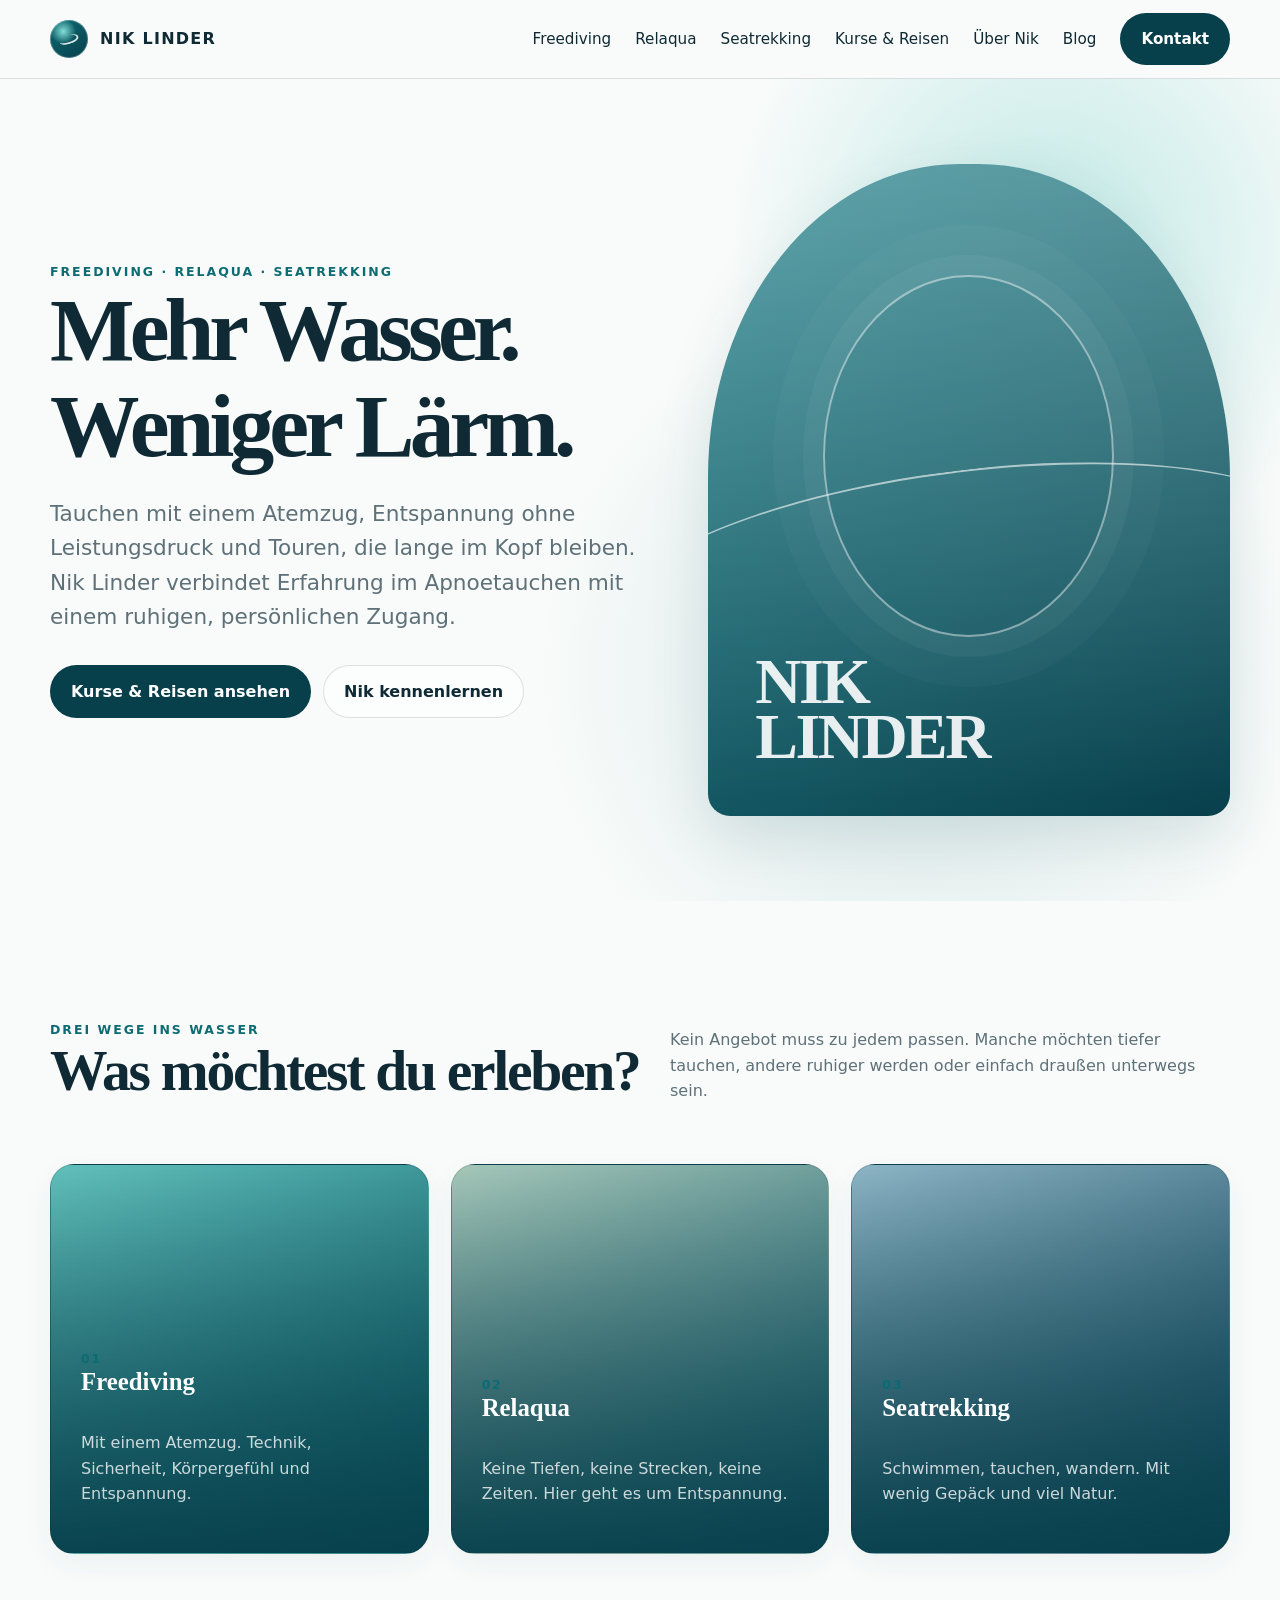
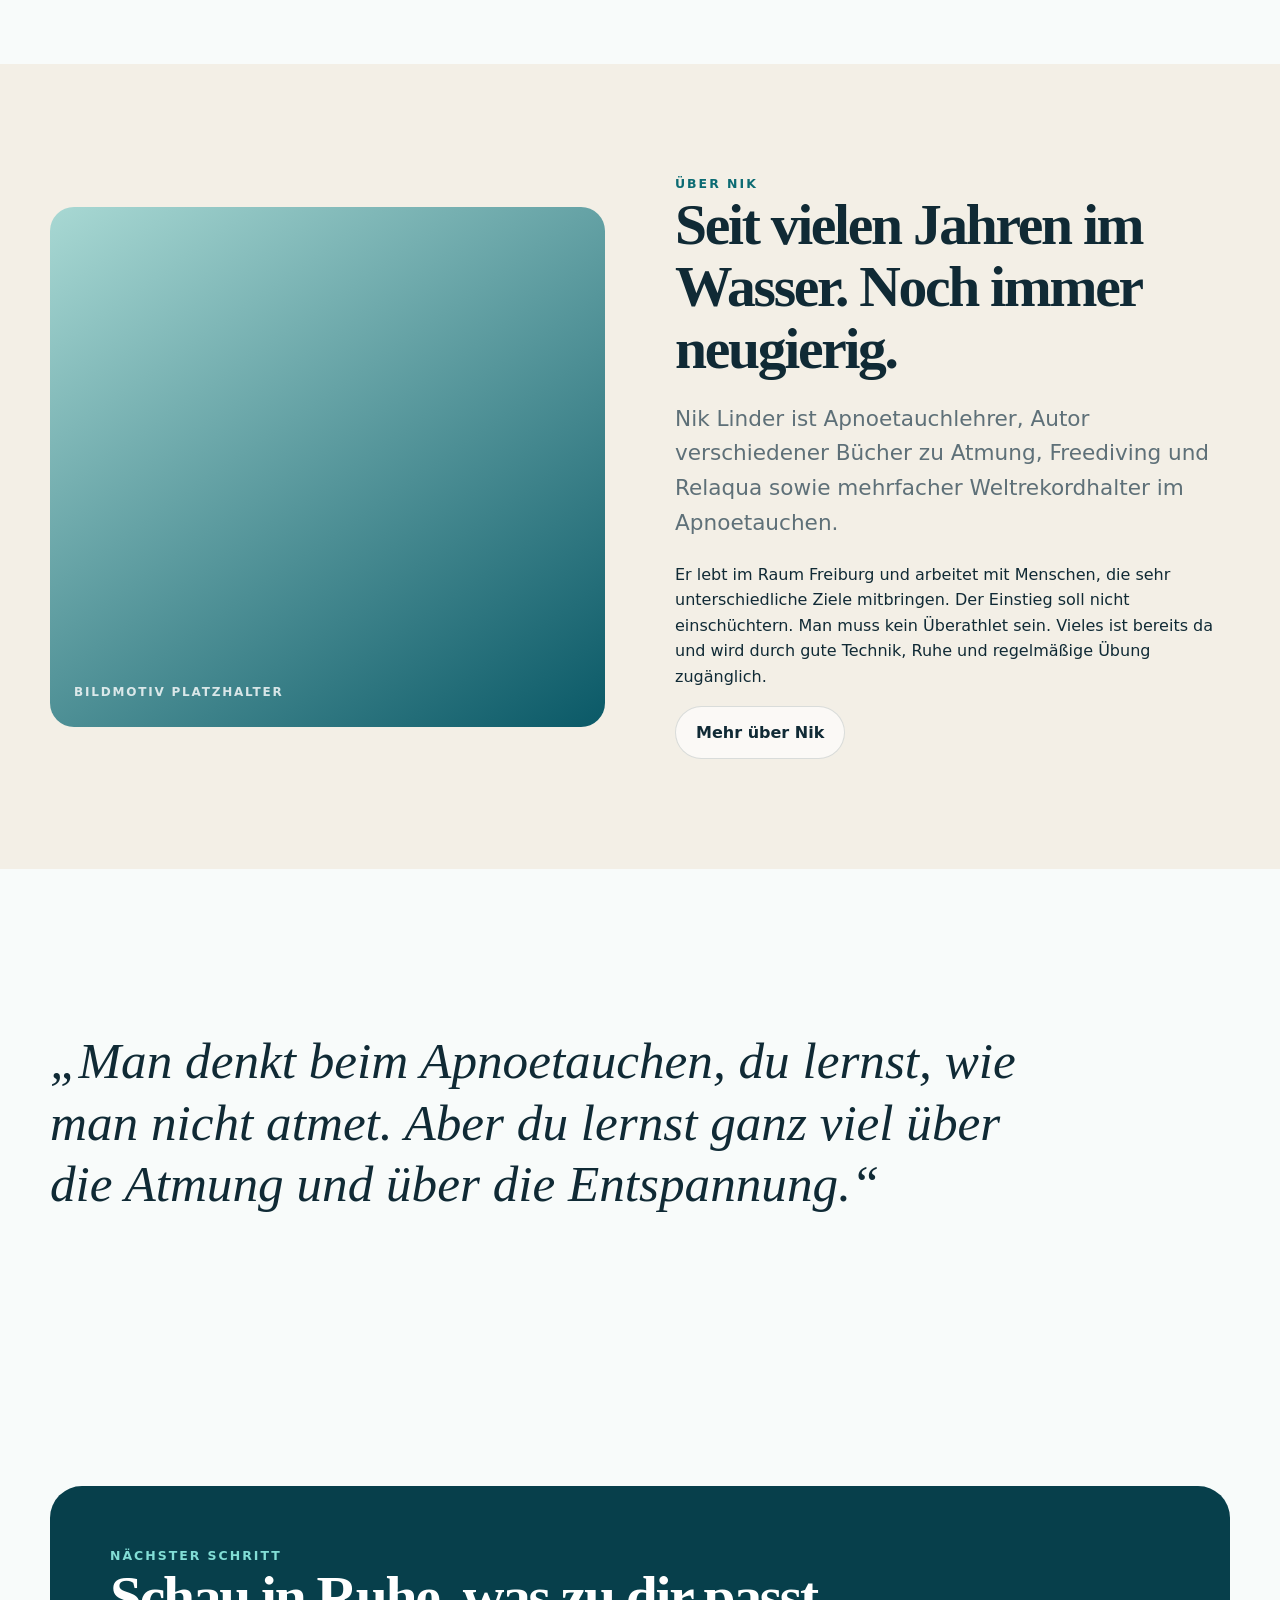
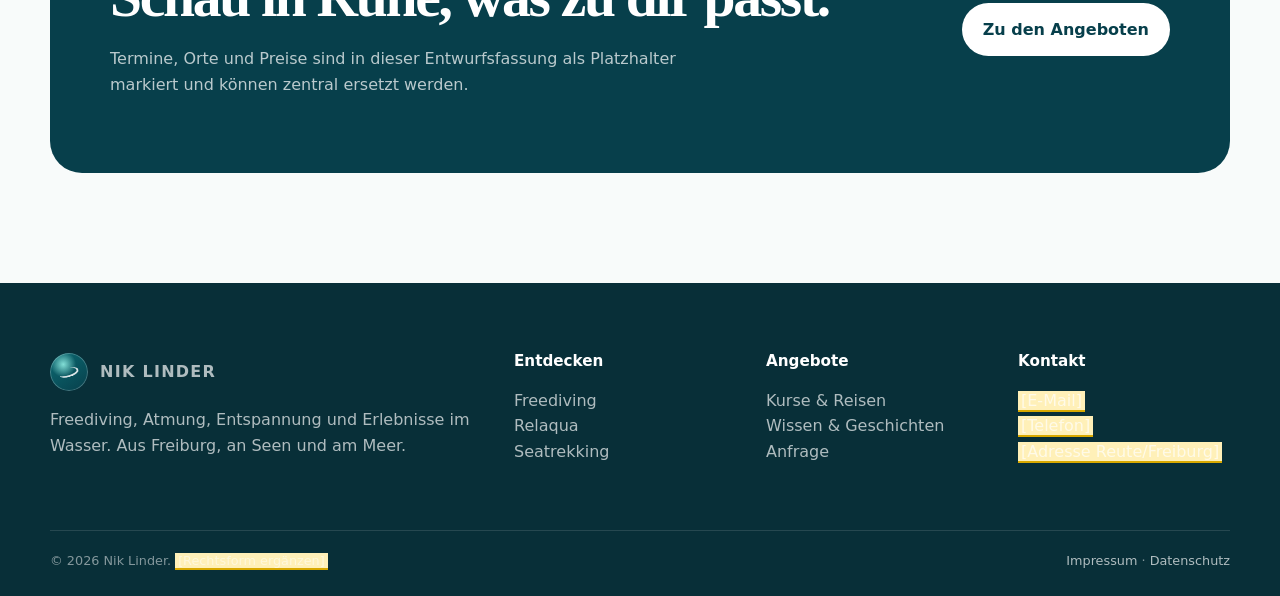
==== index.html @ 8a9d1853 "Add files via upload" ====
<!doctype html><html lang="de"><head><meta charset="utf-8"><meta name="viewport" content="width=device-width,initial-scale=1"><title>Nik Linder | Freediving, Relaqua & Seatrekking</title><meta name="description" content="Kurse, Reisen und Wissen zu Freediving, Relaqua, Atmung und Seatrekking mit Nik Linder."><meta property="og:title" content="Nik Linder | Freediving, Relaqua & Seatrekking"><meta property="og:description" content="Kurse, Reisen und Wissen zu Freediving, Relaqua, Atmung und Seatrekking mit Nik Linder."><meta property="og:image" content="assets/img/og-placeholder.svg"><meta name="theme-color" content="#073f4b"><link rel="stylesheet" href="assets/css/style.css"></head><body><a class="skip" href="#main">Zum Inhalt</a><header class="site-header"><div class="wrap nav"><a class="brand" href="index.html"><span class="brand-mark"></span><span>NIK LINDER</span></a><button class="menu-btn" aria-label="Menü öffnen" aria-expanded="false">☰</button><nav class="nav-links" aria-label="Hauptnavigation"><a href="freediving.html">Freediving</a><a href="relaqua.html">Relaqua</a><a href="seatrekking.html">Seatrekking</a><a href="angebote.html">Kurse & Reisen</a><a href="ueber-nik.html">Über Nik</a><a href="blog.html">Blog</a><a class="nav-cta" href="kontakt.html">Kontakt</a></nav></div></header><main id="main"><section class="hero"><div class="wrap hero-grid"><div><div class="eyebrow">Freediving · Relaqua · Seatrekking</div><h1>Mehr Wasser.<br>Weniger Lärm.</h1><p class="lead">Tauchen mit einem Atemzug, Entspannung ohne Leistungsdruck und Touren, die lange im Kopf bleiben. Nik Linder verbindet Erfahrung im Apnoetauchen mit einem ruhigen, persönlichen Zugang.</p><div class="hero-actions"><a class="btn btn-primary" href="angebote.html">Kurse & Reisen ansehen</a><a class="btn btn-secondary" href="ueber-nik.html">Nik kennenlernen</a></div></div><div class="hero-art" role="img" aria-label="Platzhalter für ein Unterwasserportrait von Nik Linder"><span class="waterline"></span></div></div></section>
<section class="section"><div class="wrap"><div class="section-head"><div><div class="eyebrow">Drei Wege ins Wasser</div><h2>Was möchtest du erleben?</h2></div><p>Kein Angebot muss zu jedem passen. Manche möchten tiefer tauchen, andere ruhiger werden oder einfach draußen unterwegs sein.</p></div><div class="grid-3"><a class="card media-card" href="freediving.html"><div class="num">01</div><h3>Freediving</h3><p>Mit einem Atemzug. Technik, Sicherheit, Körpergefühl und Entspannung.</p></a><a class="card media-card" href="relaqua.html"><div class="num">02</div><h3>Relaqua</h3><p>Keine Tiefen, keine Strecken, keine Zeiten. Hier geht es um Entspannung.</p></a><a class="card media-card" href="seatrekking.html"><div class="num">03</div><h3>Seatrekking</h3><p>Schwimmen, tauchen, wandern. Mit wenig Gepäck und viel Natur.</p></a></div></div></section>
<section class="section alt"><div class="wrap split"><div class="placeholder-img"></div><div><div class="eyebrow">Über Nik</div><h2>Seit vielen Jahren im Wasser. Noch immer neugierig.</h2><p class="lead">Nik Linder ist Apnoetauchlehrer, Autor verschiedener Bücher zu Atmung, Freediving und Relaqua sowie mehrfacher Weltrekordhalter im Apnoetauchen.</p><p>Er lebt im Raum Freiburg und arbeitet mit Menschen, die sehr unterschiedliche Ziele mitbringen. Der Einstieg soll nicht einschüchtern. Man muss kein Überathlet sein. Vieles ist bereits da und wird durch gute Technik, Ruhe und regelmäßige Übung zugänglich.</p><a class="btn btn-secondary" href="ueber-nik.html">Mehr über Nik</a></div></div></section>
<section class="section"><div class="wrap"><p class="quote">„Man denkt beim Apnoetauchen, du lernst, wie man nicht atmet. Aber du lernst ganz viel über die Atmung und über die Entspannung.“</p></div></section>
<section class="section"><div class="wrap band"><div><div class="eyebrow" style="color:#82ded6">Nächster Schritt</div><h2>Schau in Ruhe, was zu dir passt.</h2><p>Termine, Orte und Preise sind in dieser Entwurfsfassung als Platzhalter markiert und können zentral ersetzt werden.</p></div><a class="btn btn-primary" style="background:#fff;color:#073f4b" href="angebote.html">Zu den Angeboten</a></div></section></main><footer class="footer"><div class="wrap"><div class="footer-grid"><div><a class="brand" href="index.html"><span class="brand-mark"></span><span>NIK LINDER</span></a><p>Freediving, Atmung, Entspannung und Erlebnisse im Wasser. Aus Freiburg, an Seen und am Meer.</p></div><div><h3>Entdecken</h3><p><a href="freediving.html">Freediving</a><br><a href="relaqua.html">Relaqua</a><br><a href="seatrekking.html">Seatrekking</a></p></div><div><h3>Angebote</h3><p><a href="angebote.html">Kurse & Reisen</a><br><a href="blog.html">Wissen & Geschichten</a><br><a href="kontakt.html">Anfrage</a></p></div><div><h3>Kontakt</h3><p><span class="placeholder">[E-Mail]</span><br><span class="placeholder">[Telefon]</span><br><span class="placeholder">[Adresse Reute/Freiburg]</span></p></div></div><div class="legal"><span>© 2026 Nik Linder. <span class="placeholder">[Rechtsform ergänzen]</span></span><span><a href="impressum.html">Impressum</a> · <a href="datenschutz.html">Datenschutz</a></span></div></div></footer><script src="assets/js/main.js"></script></body></html>
---- assets/css/style.css ----
:root{--ink:#102a35;--muted:#5e7078;--sand:#f3efe6;--foam:#f8fbfa;--sea:#0c6b73;--deep:#073f4b;--aqua:#56c6be;--line:rgba(16,42,53,.14);--white:#fff;--shadow:0 20px 60px rgba(7,63,75,.12);--radius:24px;--max:1180px}*{box-sizing:border-box}html{scroll-behavior:smooth}body{margin:0;font-family:Inter,ui-sans-serif,system-ui,-apple-system,BlinkMacSystemFont,"Segoe UI",sans-serif;color:var(--ink);background:var(--foam);line-height:1.6}body.menu-open{overflow:hidden}a{color:inherit;text-decoration:none}img{max-width:100%;display:block}.wrap{width:min(calc(100% - 40px),var(--max));margin:auto}.skip{position:absolute;left:-999px;top:10px;background:#fff;padding:10px;z-index:999}.skip:focus{left:10px}.site-header{position:sticky;top:0;z-index:50;background:rgba(248,251,250,.9);backdrop-filter:blur(16px);border-bottom:1px solid var(--line)}.nav{height:78px;display:flex;align-items:center;justify-content:space-between}.brand{display:flex;align-items:center;gap:12px;font-weight:800;letter-spacing:.08em}.brand-mark{width:38px;height:38px;border-radius:50%;background:radial-gradient(circle at 35% 30%,#82ded6,transparent 35%),linear-gradient(145deg,var(--sea),var(--deep));position:relative;box-shadow:inset 0 0 0 1px rgba(255,255,255,.25)}.brand-mark:after{content:"";position:absolute;width:18px;height:7px;border:2px solid rgba(255,255,255,.85);border-top:0;border-left:0;transform:rotate(-18deg);left:9px;top:15px;border-radius:50%}.nav-links{display:flex;align-items:center;gap:24px;font-size:.95rem}.nav-links a:hover,.nav-links a[aria-current="page"]{color:var(--sea)}.nav-cta,.btn{display:inline-flex;align-items:center;justify-content:center;gap:8px;border-radius:999px;padding:13px 20px;font-weight:700;transition:.2s ease;border:1px solid transparent}.nav-cta,.btn-primary{background:var(--deep);color:#fff}.nav-cta:hover,.btn-primary:hover{transform:translateY(-2px);background:var(--sea)}.btn-secondary{border-color:var(--line);background:rgba(255,255,255,.62)}.btn-secondary:hover{border-color:var(--sea);color:var(--sea)}.menu-btn{display:none;background:none;border:0;font-size:1.5rem}.hero{min-height:calc(100vh - 78px);display:grid;align-items:center;padding:72px 0;position:relative;overflow:hidden}.hero:before{content:"";position:absolute;inset:0;background:radial-gradient(circle at 82% 20%,rgba(86,198,190,.34),transparent 26%),radial-gradient(circle at 72% 72%,rgba(12,107,115,.14),transparent 35%)}.hero-grid{display:grid;grid-template-columns:1.06fr .94fr;gap:70px;align-items:center;position:relative}.eyebrow{text-transform:uppercase;letter-spacing:.16em;font-size:.78rem;font-weight:800;color:var(--sea)}h1,h2,h3{font-family:Georgia,"Times New Roman",serif;line-height:1.08;margin:0 0 18px}h1{font-size:clamp(3.2rem,7vw,7rem);letter-spacing:-.055em}h2{font-size:clamp(2.2rem,4.5vw,4.3rem);letter-spacing:-.04em}h3{font-size:1.55rem}.lead{font-size:clamp(1.06rem,2vw,1.35rem);color:var(--muted);max-width:680px}.hero-actions{display:flex;gap:12px;flex-wrap:wrap;margin-top:30px}.hero-art{aspect-ratio:4/5;border-radius:48% 48% 22px 22px;background:linear-gradient(180deg,rgba(255,255,255,.25),transparent),linear-gradient(150deg,#2a8790,#073f4b);position:relative;box-shadow:var(--shadow);overflow:hidden}.hero-art:before{content:"";position:absolute;width:55%;height:55%;border:2px solid rgba(255,255,255,.45);border-radius:50%;left:22%;top:17%;box-shadow:0 0 0 20px rgba(255,255,255,.04),0 0 0 50px rgba(255,255,255,.025)}.hero-art:after{content:"NIK\A LINDER";white-space:pre;position:absolute;left:9%;bottom:8%;font:700 clamp(2rem,5vw,4rem)/.86 Georgia;color:rgba(255,255,255,.9);letter-spacing:-.04em}.waterline{position:absolute;width:140%;height:35%;left:-20%;bottom:18%;border-radius:50%;border-top:2px solid rgba(255,255,255,.6);transform:rotate(-7deg)}.section{padding:110px 0}.section.alt{background:var(--sand)}.section-head{display:flex;align-items:end;justify-content:space-between;gap:30px;margin-bottom:44px}.section-head p{max-width:560px;color:var(--muted)}.grid-3{display:grid;grid-template-columns:repeat(3,1fr);gap:22px}.grid-2{display:grid;grid-template-columns:repeat(2,1fr);gap:26px}.card{background:rgba(255,255,255,.72);border:1px solid var(--line);border-radius:var(--radius);padding:30px;box-shadow:0 10px 30px rgba(7,63,75,.05)}.card:hover{transform:translateY(-3px);transition:.2s ease}.card .num{font-size:.78rem;letter-spacing:.14em;color:var(--sea);font-weight:800}.card p{color:var(--muted)}.media-card{min-height:390px;display:flex;flex-direction:column;justify-content:end;color:#fff;background:linear-gradient(0deg,rgba(7,63,75,.94),rgba(7,63,75,.1)),linear-gradient(145deg,#6ccfc8,#0b5f6b);position:relative;overflow:hidden}.media-card:nth-child(2){background:linear-gradient(0deg,rgba(7,63,75,.94),rgba(7,63,75,.1)),linear-gradient(145deg,#b8d7c6,#236876)}.media-card:nth-child(3){background:linear-gradient(0deg,rgba(7,63,75,.94),rgba(7,63,75,.1)),linear-gradient(145deg,#9cc2d3,#174b62)}.media-card p{color:rgba(255,255,255,.78)}.quote{font:italic clamp(1.8rem,4vw,3.4rem)/1.2 Georgia;max-width:980px}.split{display:grid;grid-template-columns:1fr 1fr;gap:70px;align-items:center}.placeholder-img{min-height:520px;border-radius:var(--radius);background:linear-gradient(145deg,#a8d8d3,#0a5967);position:relative;overflow:hidden}.placeholder-img:after{content:"BILDMOTIV PLATZHALTER";position:absolute;inset:auto 24px 24px;color:rgba(255,255,255,.8);font-size:.75rem;letter-spacing:.15em;font-weight:800}.checklist{display:grid;gap:14px;margin:24px 0}.check{display:flex;gap:12px}.check:before{content:"✓";color:var(--sea);font-weight:900}.band{background:var(--deep);color:#fff;border-radius:32px;padding:60px;display:flex;align-items:center;justify-content:space-between;gap:30px}.band p{color:rgba(255,255,255,.72);max-width:620px}.page-hero{padding:100px 0 70px;background:linear-gradient(180deg,var(--sand),var(--foam))}.page-hero h1{font-size:clamp(3rem,7vw,6rem)}.breadcrumbs{font-size:.85rem;color:var(--muted);margin-bottom:30px}.offer-grid{display:grid;grid-template-columns:repeat(3,1fr);gap:22px}.offer .tag,.tag{display:inline-block;border:1px solid var(--line);padding:5px 10px;border-radius:999px;font-size:.76rem;font-weight:700;color:var(--sea);margin-bottom:18px}.meta{display:flex;flex-wrap:wrap;gap:12px;font-size:.85rem;color:var(--muted);margin:18px 0}.filterbar{display:flex;gap:10px;flex-wrap:wrap;margin-bottom:30px}.filterbar button{border:1px solid var(--line);background:#fff;padding:10px 15px;border-radius:999px;cursor:pointer}.filterbar button.active{background:var(--deep);color:#fff}.article-list{display:grid;gap:18px}.article-item{display:grid;grid-template-columns:180px 1fr;gap:28px;align-items:center;padding:22px;border:1px solid var(--line);border-radius:20px;background:#fff}.thumb{height:130px;border-radius:14px;background:linear-gradient(145deg,#8bd1ca,#174b62)}.notice{padding:20px;border-left:4px solid var(--aqua);background:rgba(86,198,190,.1);border-radius:0 14px 14px 0}.placeholder{display:inline;background:#fff0b8;border-bottom:2px solid #d9a900;padding:0 3px}.form{display:grid;gap:16px}.form label{font-weight:700}.form input,.form textarea,.form select{width:100%;padding:14px;border:1px solid var(--line);border-radius:12px;font:inherit;background:#fff}.form textarea{min-height:160px}.footer{background:#082f38;color:#fff;padding:70px 0 24px}.footer-grid{display:grid;grid-template-columns:2fr repeat(3,1fr);gap:40px}.footer p,.footer a{color:rgba(255,255,255,.68)}.footer a:hover{color:#fff}.footer h3{font-family:inherit;font-size:.95rem}.legal{border-top:1px solid rgba(255,255,255,.12);margin-top:50px;padding-top:20px;display:flex;justify-content:space-between;gap:20px;font-size:.8rem;color:rgba(255,255,255,.5)}@media(max-width:900px){.nav-links{position:fixed;inset:78px 0 0;background:var(--foam);display:none;flex-direction:column;align-items:flex-start;padding:40px}.nav-links.open{display:flex}.menu-btn{display:block}.hero-grid,.split{grid-template-columns:1fr}.hero{min-height:auto}.hero-art{max-width:560px;width:100%;margin:auto}.grid-3,.offer-grid{grid-template-columns:1fr 1fr}.footer-grid{grid-template-columns:1fr 1fr}.section{padding:80px 0}}@media(max-width:620px){.wrap{width:min(calc(100% - 28px),var(--max))}.grid-3,.grid-2,.offer-grid,.footer-grid{grid-template-columns:1fr}.article-item{grid-template-columns:1fr}.section-head,.band,.legal{align-items:flex-start;flex-direction:column}.band{padding:34px}.hero{padding:52px 0}.page-hero{padding:70px 0 45px}}
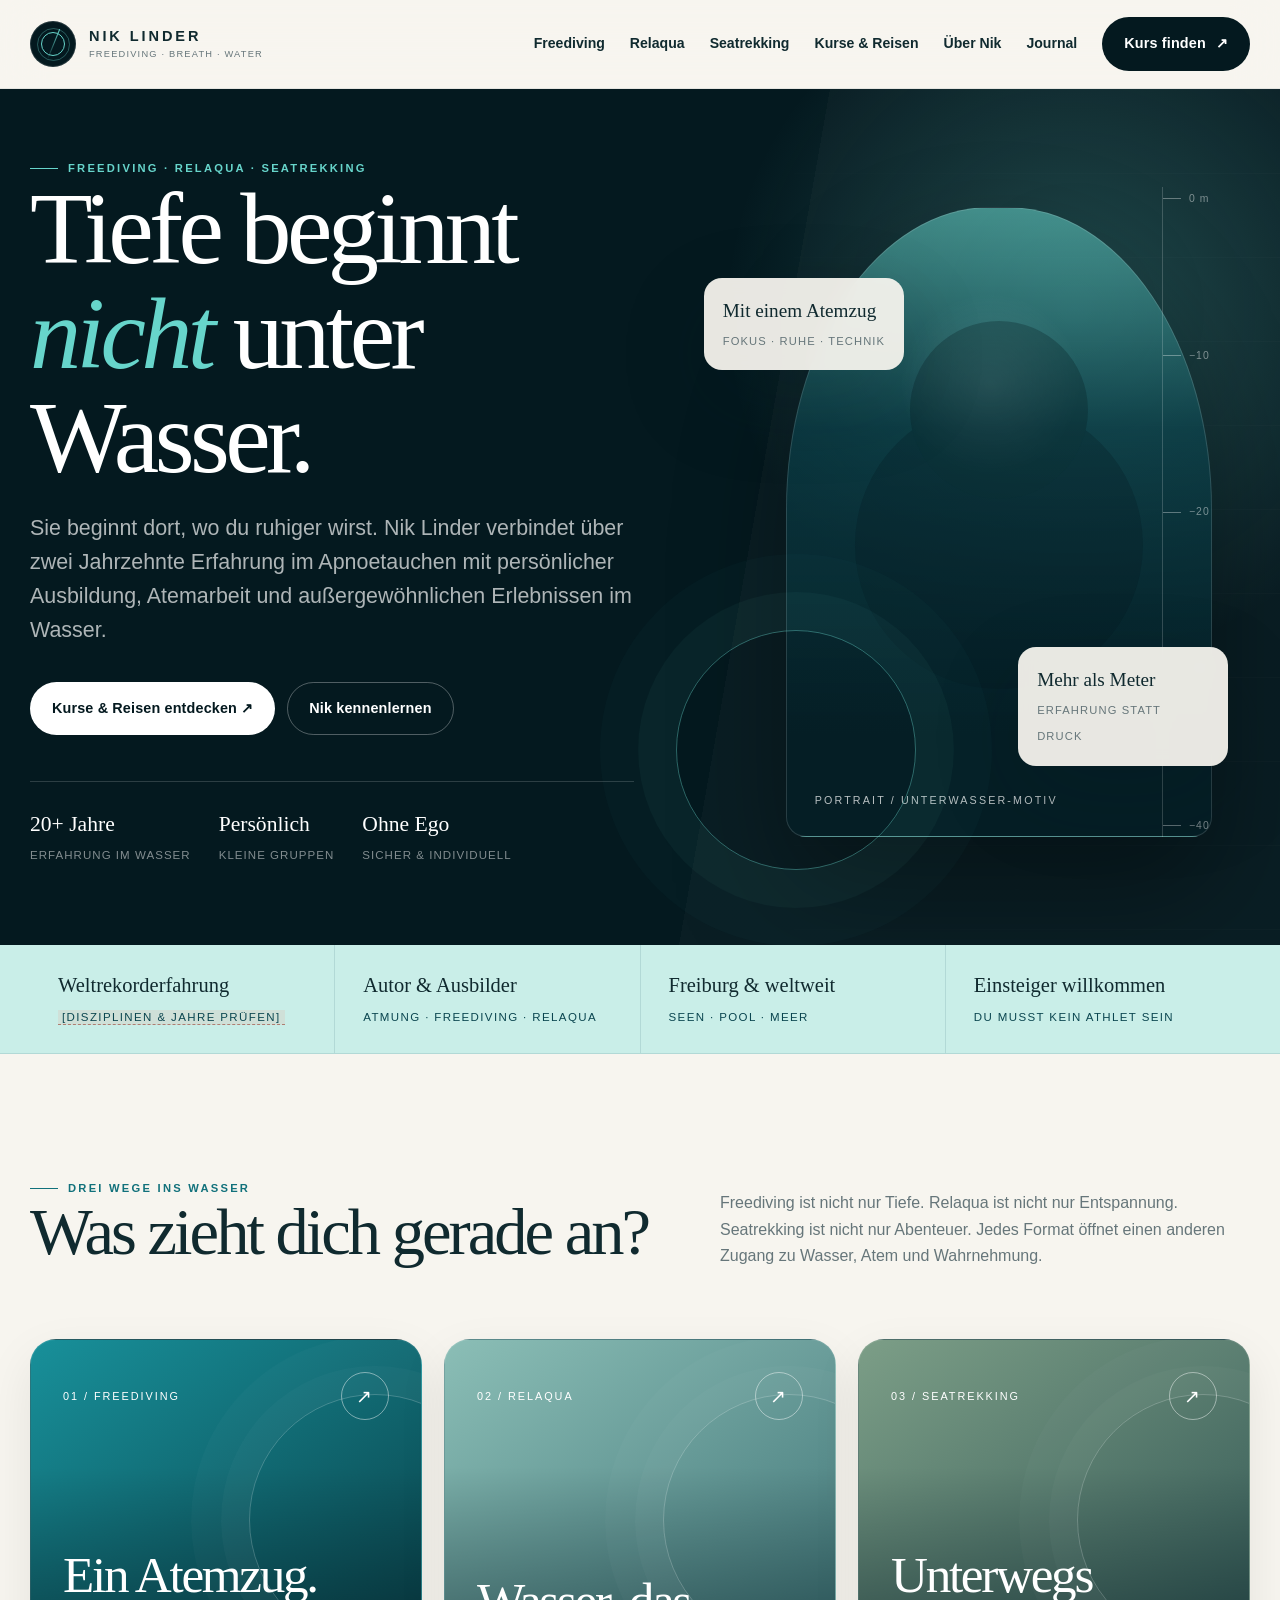
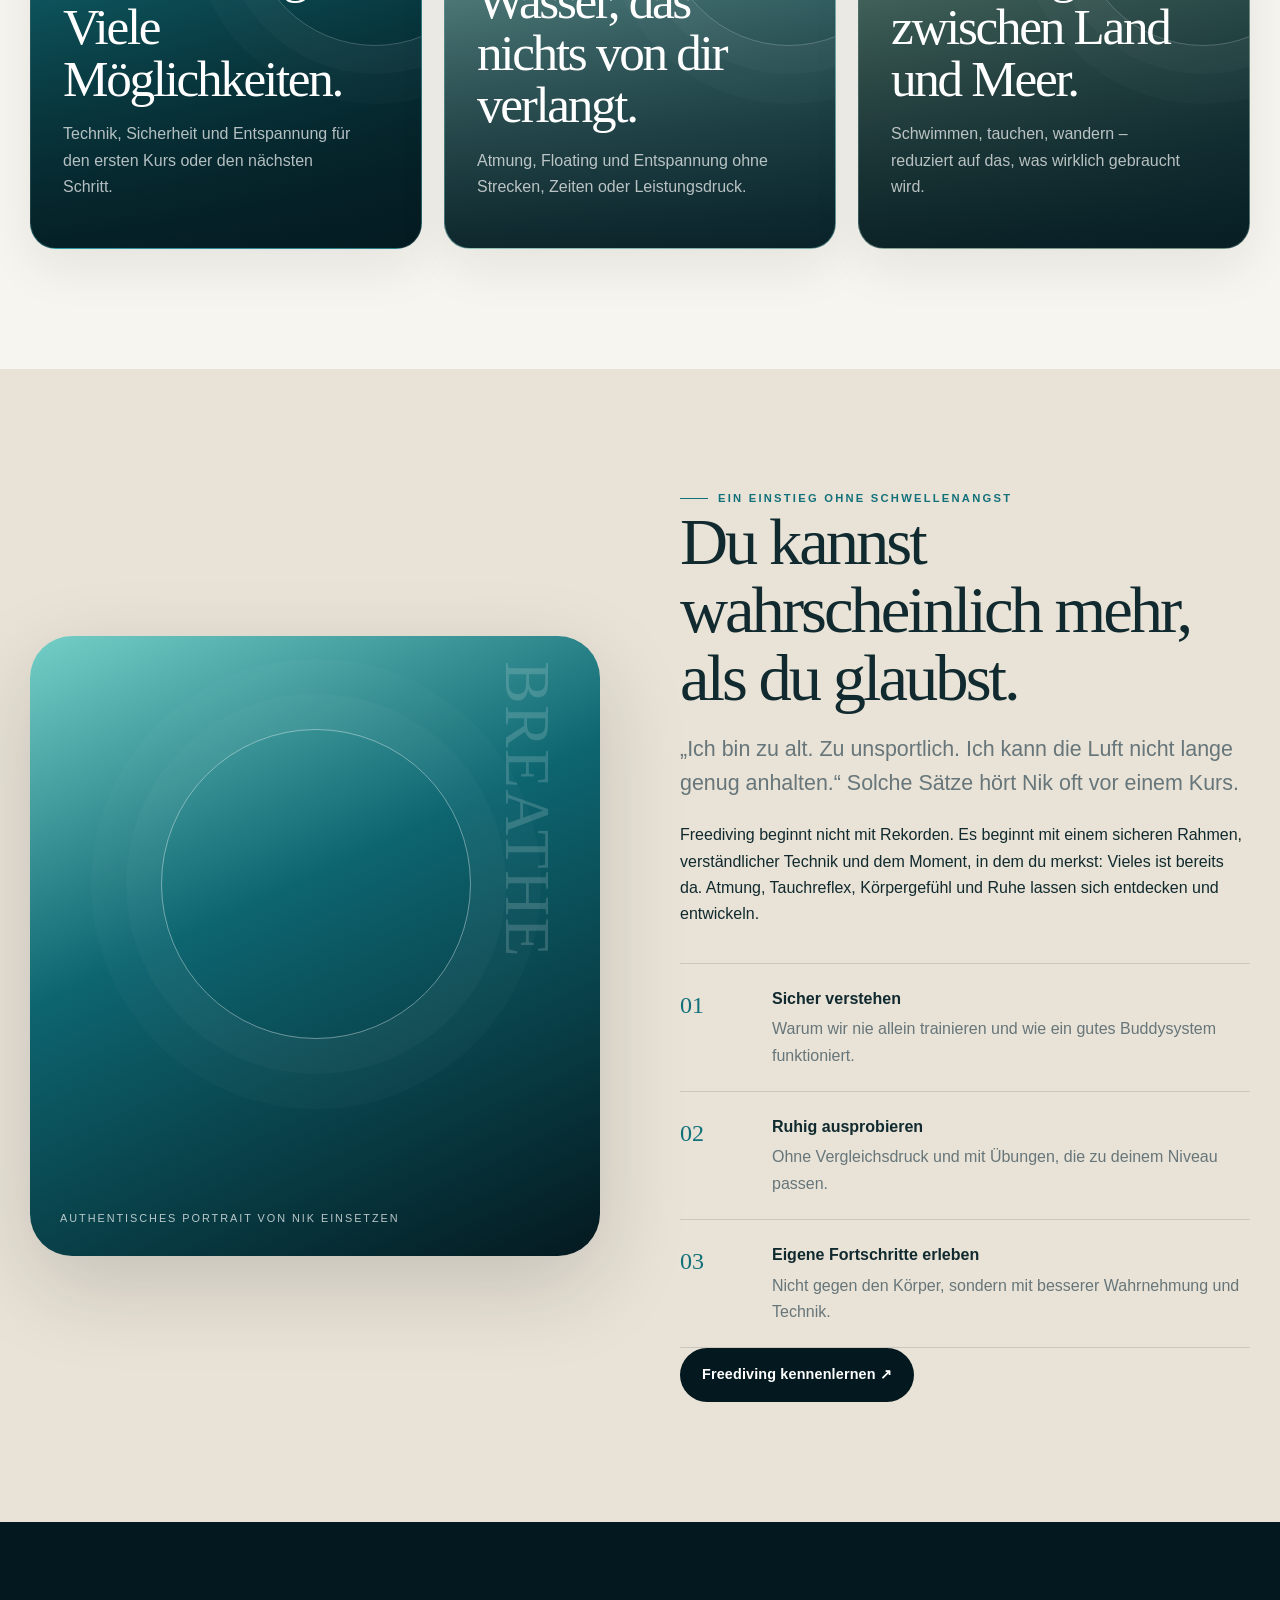
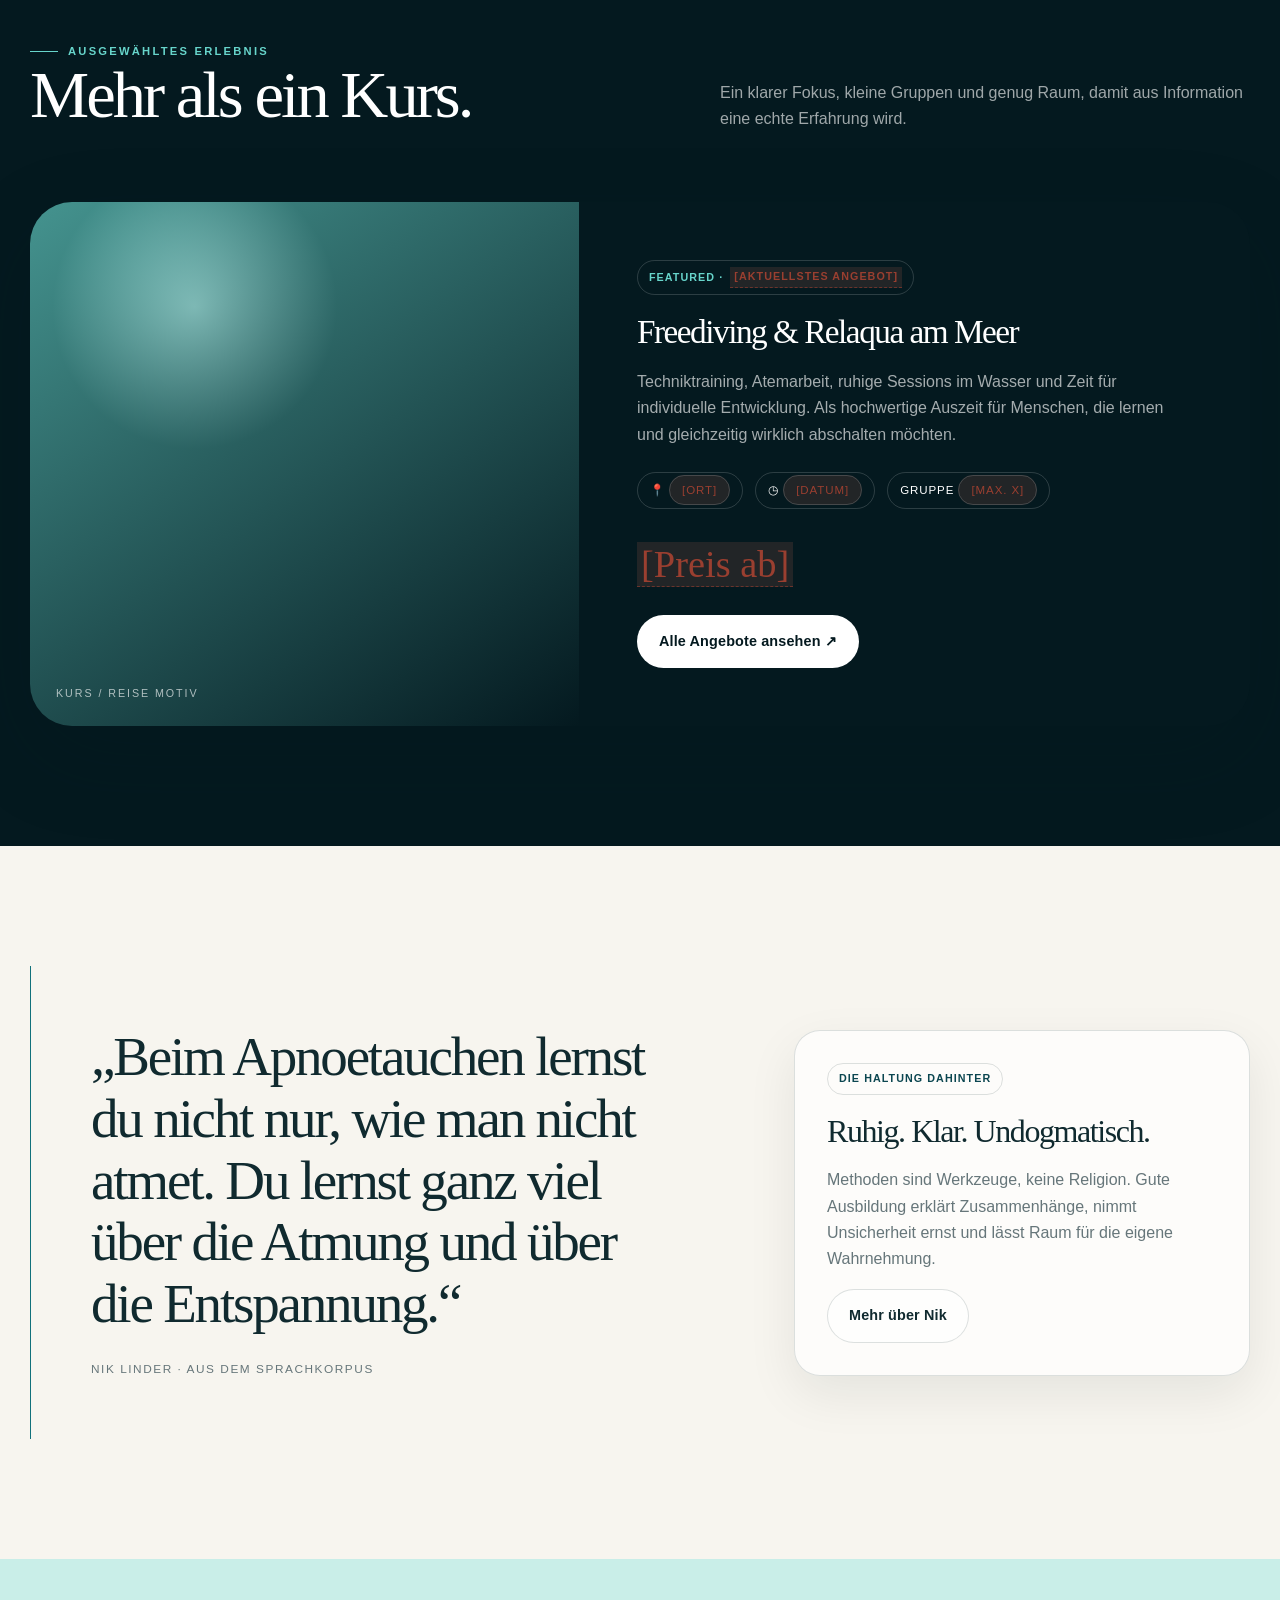
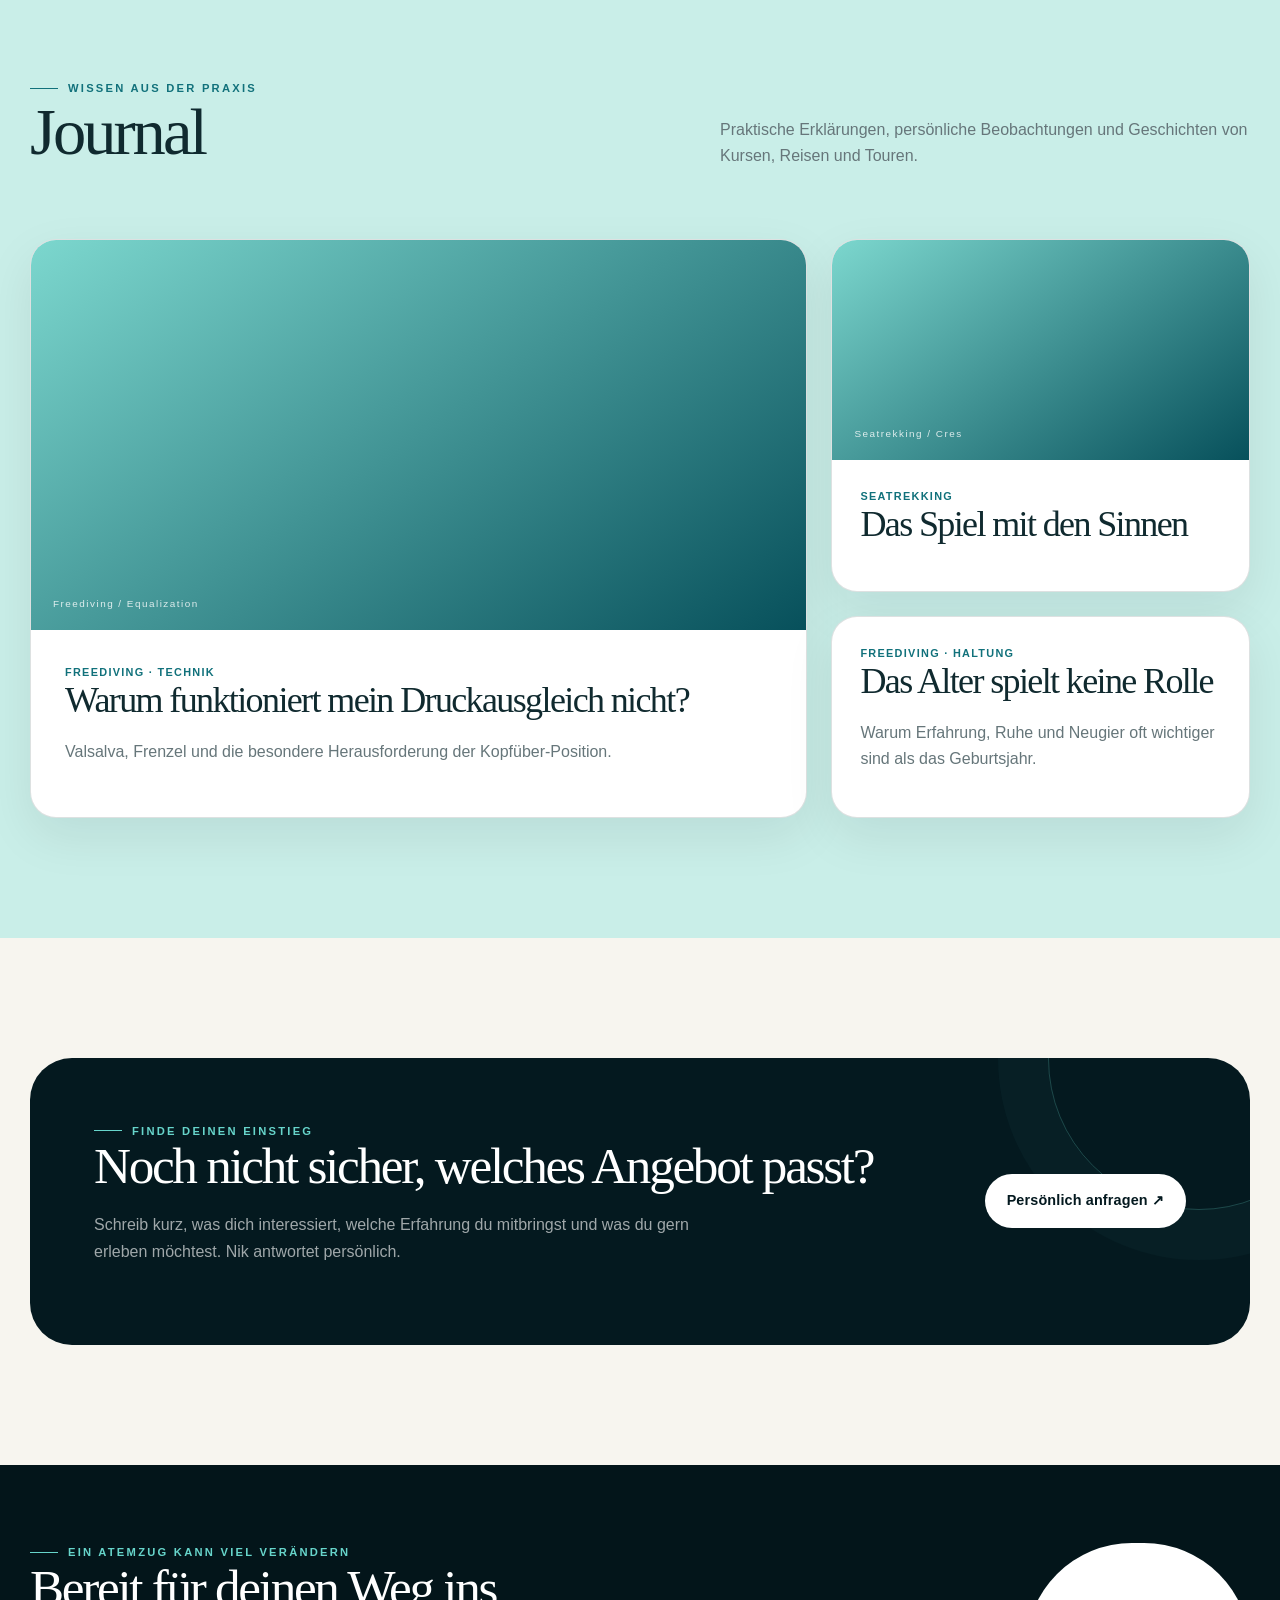
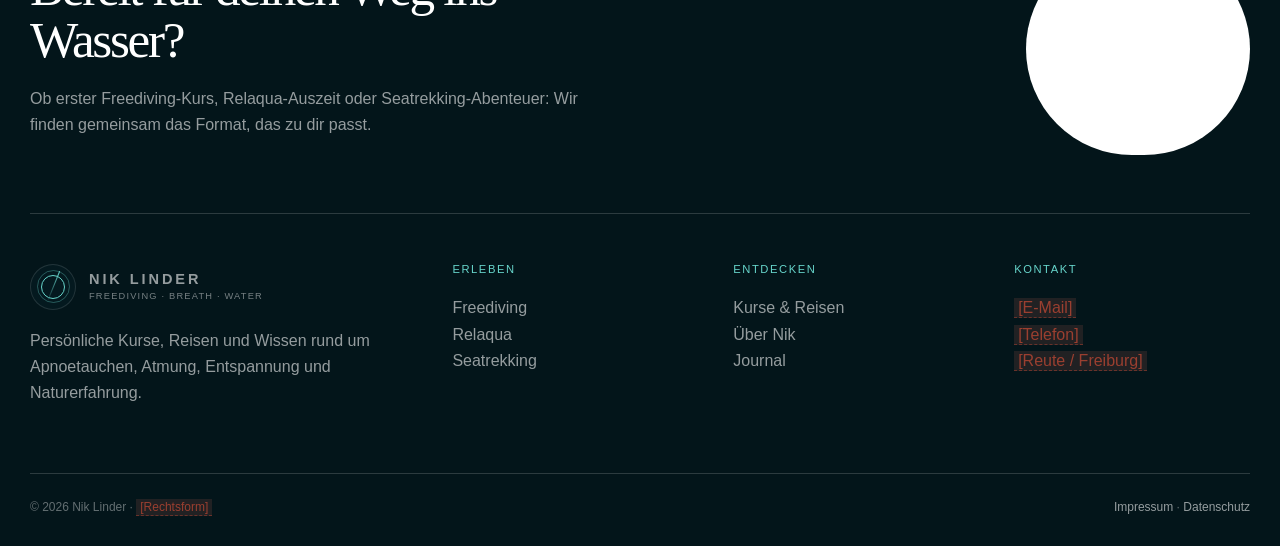
==== commit 57893328: "Add files via upload" ====
--- a/index.html
+++ b/index.html
@@ -1,5 +1,10 @@
-<!doctype html><html lang="de"><head><meta charset="utf-8"><meta name="viewport" content="width=device-width,initial-scale=1"><title>Nik Linder | Freediving, Relaqua & Seatrekking</title><meta name="description" content="Kurse, Reisen und Wissen zu Freediving, Relaqua, Atmung und Seatrekking mit Nik Linder."><meta property="og:title" content="Nik Linder | Freediving, Relaqua & Seatrekking"><meta property="og:description" content="Kurse, Reisen und Wissen zu Freediving, Relaqua, Atmung und Seatrekking mit Nik Linder."><meta property="og:image" content="assets/img/og-placeholder.svg"><meta name="theme-color" content="#073f4b"><link rel="stylesheet" href="assets/css/style.css"></head><body><a class="skip" href="#main">Zum Inhalt</a><header class="site-header"><div class="wrap nav"><a class="brand" href="index.html"><span class="brand-mark"></span><span>NIK LINDER</span></a><button class="menu-btn" aria-label="Menü öffnen" aria-expanded="false">☰</button><nav class="nav-links" aria-label="Hauptnavigation"><a href="freediving.html">Freediving</a><a href="relaqua.html">Relaqua</a><a href="seatrekking.html">Seatrekking</a><a href="angebote.html">Kurse & Reisen</a><a href="ueber-nik.html">Über Nik</a><a href="blog.html">Blog</a><a class="nav-cta" href="kontakt.html">Kontakt</a></nav></div></header><main id="main"><section class="hero"><div class="wrap hero-grid"><div><div class="eyebrow">Freediving · Relaqua · Seatrekking</div><h1>Mehr Wasser.<br>Weniger Lärm.</h1><p class="lead">Tauchen mit einem Atemzug, Entspannung ohne Leistungsdruck und Touren, die lange im Kopf bleiben. Nik Linder verbindet Erfahrung im Apnoetauchen mit einem ruhigen, persönlichen Zugang.</p><div class="hero-actions"><a class="btn btn-primary" href="angebote.html">Kurse & Reisen ansehen</a><a class="btn btn-secondary" href="ueber-nik.html">Nik kennenlernen</a></div></div><div class="hero-art" role="img" aria-label="Platzhalter für ein Unterwasserportrait von Nik Linder"><span class="waterline"></span></div></div></section>
-<section class="section"><div class="wrap"><div class="section-head"><div><div class="eyebrow">Drei Wege ins Wasser</div><h2>Was möchtest du erleben?</h2></div><p>Kein Angebot muss zu jedem passen. Manche möchten tiefer tauchen, andere ruhiger werden oder einfach draußen unterwegs sein.</p></div><div class="grid-3"><a class="card media-card" href="freediving.html"><div class="num">01</div><h3>Freediving</h3><p>Mit einem Atemzug. Technik, Sicherheit, Körpergefühl und Entspannung.</p></a><a class="card media-card" href="relaqua.html"><div class="num">02</div><h3>Relaqua</h3><p>Keine Tiefen, keine Strecken, keine Zeiten. Hier geht es um Entspannung.</p></a><a class="card media-card" href="seatrekking.html"><div class="num">03</div><h3>Seatrekking</h3><p>Schwimmen, tauchen, wandern. Mit wenig Gepäck und viel Natur.</p></a></div></div></section>
-<section class="section alt"><div class="wrap split"><div class="placeholder-img"></div><div><div class="eyebrow">Über Nik</div><h2>Seit vielen Jahren im Wasser. Noch immer neugierig.</h2><p class="lead">Nik Linder ist Apnoetauchlehrer, Autor verschiedener Bücher zu Atmung, Freediving und Relaqua sowie mehrfacher Weltrekordhalter im Apnoetauchen.</p><p>Er lebt im Raum Freiburg und arbeitet mit Menschen, die sehr unterschiedliche Ziele mitbringen. Der Einstieg soll nicht einschüchtern. Man muss kein Überathlet sein. Vieles ist bereits da und wird durch gute Technik, Ruhe und regelmäßige Übung zugänglich.</p><a class="btn btn-secondary" href="ueber-nik.html">Mehr über Nik</a></div></div></section>
-<section class="section"><div class="wrap"><p class="quote">„Man denkt beim Apnoetauchen, du lernst, wie man nicht atmet. Aber du lernst ganz viel über die Atmung und über die Entspannung.“</p></div></section>
-<section class="section"><div class="wrap band"><div><div class="eyebrow" style="color:#82ded6">Nächster Schritt</div><h2>Schau in Ruhe, was zu dir passt.</h2><p>Termine, Orte und Preise sind in dieser Entwurfsfassung als Platzhalter markiert und können zentral ersetzt werden.</p></div><a class="btn btn-primary" style="background:#fff;color:#073f4b" href="angebote.html">Zu den Angeboten</a></div></section></main><footer class="footer"><div class="wrap"><div class="footer-grid"><div><a class="brand" href="index.html"><span class="brand-mark"></span><span>NIK LINDER</span></a><p>Freediving, Atmung, Entspannung und Erlebnisse im Wasser. Aus Freiburg, an Seen und am Meer.</p></div><div><h3>Entdecken</h3><p><a href="freediving.html">Freediving</a><br><a href="relaqua.html">Relaqua</a><br><a href="seatrekking.html">Seatrekking</a></p></div><div><h3>Angebote</h3><p><a href="angebote.html">Kurse & Reisen</a><br><a href="blog.html">Wissen & Geschichten</a><br><a href="kontakt.html">Anfrage</a></p></div><div><h3>Kontakt</h3><p><span class="placeholder">[E-Mail]</span><br><span class="placeholder">[Telefon]</span><br><span class="placeholder">[Adresse Reute/Freiburg]</span></p></div></div><div class="legal"><span>© 2026 Nik Linder. <span class="placeholder">[Rechtsform ergänzen]</span></span><span><a href="impressum.html">Impressum</a> · <a href="datenschutz.html">Datenschutz</a></span></div></div></footer><script src="assets/js/main.js"></script></body></html>+<!doctype html><html lang="de"><head><meta charset="utf-8"><script>document.documentElement.classList.add('js')</script><meta name="viewport" content="width=device-width,initial-scale=1"><title>Nik Linder | Freediving, Atmung & Wassererfahrung</title><meta name="description" content="Premium Freediving-Kurse, Relaqua, Seatrekking und persönliche Ausbildung mit Nik Linder."><meta property="og:title" content="Nik Linder | Freediving, Atmung & Wassererfahrung"><meta property="og:description" content="Premium Freediving-Kurse, Relaqua, Seatrekking und persönliche Ausbildung mit Nik Linder."><meta property="og:image" content="assets/img/og-placeholder.svg"><meta name="theme-color" content="#04191f"><link rel="icon" href="assets/img/favicon.svg" type="image/svg+xml"><link rel="stylesheet" href="assets/css/style.css"></head><body><a class="skip" href="#main">Zum Inhalt</a><header class="site-header"><div class="wrap nav"><a class="brand" href="index.html" aria-label="Nik Linder Startseite"><span class="brand-symbol"><i></i></span><span class="wordmark"><strong>NIK LINDER</strong><small>Freediving · Breath · Water</small></span></a><button class="menu-btn" aria-label="Menü öffnen" aria-expanded="false">☰</button><nav class="nav-links" aria-label="Hauptnavigation"><a href="freediving.html">Freediving</a><a href="relaqua.html">Relaqua</a><a href="seatrekking.html">Seatrekking</a><a href="angebote.html">Kurse & Reisen</a><a href="ueber-nik.html">Über Nik</a><a href="blog.html">Journal</a><a class="nav-cta" href="kontakt.html">Kurs finden <span>↗</span></a></nav></div></header><main id="main">
+<section class="hero"><div class="wrap hero-grid"><div class="hero-copy reveal"><div class="eyebrow on-dark">Freediving · Relaqua · Seatrekking</div><h1>Tiefe beginnt <em>nicht</em> unter Wasser.</h1><p class="lead">Sie beginnt dort, wo du ruhiger wirst. Nik Linder verbindet über zwei Jahrzehnte Erfahrung im Apnoetauchen mit persönlicher Ausbildung, Atemarbeit und außergewöhnlichen Erlebnissen im Wasser.</p><div class="hero-actions"><a class="btn btn-light" href="angebote.html">Kurse & Reisen entdecken ↗</a><a class="btn btn-secondary" style="color:#fff;border-color:rgba(255,255,255,.3);background:transparent" href="ueber-nik.html">Nik kennenlernen</a></div><div class="hero-proof"><div><strong>20+ Jahre</strong><span>Erfahrung im Wasser</span></div><div><strong>Persönlich</strong><span>Kleine Gruppen</span></div><div><strong>Ohne Ego</strong><span>Sicher & individuell</span></div></div></div><div class="depth-visual reveal"><div class="portrait-frame"></div><div class="depth-scale"><span>0 m</span><span>−10</span><span>−20</span><span>−30</span><span>−40</span></div><div class="orbit-card one"><strong>Mit einem Atemzug</strong><span>Fokus · Ruhe · Technik</span></div><div class="orbit-card two"><strong>Mehr als Meter</strong><span>Erfahrung statt Druck</span></div><span class="breath-ring"></span></div></div></section>
+<section class="proof-rail"><div class="wrap"><div class="proof-item"><strong>Weltrekorderfahrung</strong><span><span class="placeholder">[Disziplinen & Jahre prüfen]</span></span></div><div class="proof-item"><strong>Autor & Ausbilder</strong><span>Atmung · Freediving · Relaqua</span></div><div class="proof-item"><strong>Freiburg & weltweit</strong><span>Seen · Pool · Meer</span></div><div class="proof-item"><strong>Einsteiger willkommen</strong><span>Du musst kein Athlet sein</span></div></div></section>
+<section class="section"><div class="wrap"><div class="section-head reveal"><div><div class="eyebrow">Drei Wege ins Wasser</div><h2>Was zieht dich gerade an?</h2></div><p>Freediving ist nicht nur Tiefe. Relaqua ist nicht nur Entspannung. Seatrekking ist nicht nur Abenteuer. Jedes Format öffnet einen anderen Zugang zu Wasser, Atem und Wahrnehmung.</p></div><div class="grid-3"><a class="path-card freedom reveal" href="freediving.html"><div class="card-index"><span>01 / Freediving</span><span class="circle-arrow">↗</span></div><div><h3>Ein Atemzug.<br>Viele Möglichkeiten.</h3><p>Technik, Sicherheit und Entspannung für den ersten Kurs oder den nächsten Schritt.</p></div></a><a class="path-card relaqua reveal" href="relaqua.html"><div class="card-index"><span>02 / Relaqua</span><span class="circle-arrow">↗</span></div><div><h3>Wasser, das nichts von dir verlangt.</h3><p>Atmung, Floating und Entspannung ohne Strecken, Zeiten oder Leistungsdruck.</p></div></a><a class="path-card trekking reveal" href="seatrekking.html"><div class="card-index"><span>03 / Seatrekking</span><span class="circle-arrow">↗</span></div><div><h3>Unterwegs zwischen Land und Meer.</h3><p>Schwimmen, tauchen, wandern – reduziert auf das, was wirklich gebraucht wird.</p></div></a></div></div></section>
+<section class="section sand"><div class="wrap split"><div class="image-stage reveal" data-label="Authentisches Portrait von Nik einsetzen"><span class="vertical-word">BREATHE</span></div><div class="reveal"><div class="eyebrow">Ein Einstieg ohne Schwellenangst</div><h2>Du kannst wahrscheinlich mehr, als du glaubst.</h2><p class="lead">„Ich bin zu alt. Zu unsportlich. Ich kann die Luft nicht lange genug anhalten.“ Solche Sätze hört Nik oft vor einem Kurs.</p><p>Freediving beginnt nicht mit Rekorden. Es beginnt mit einem sicheren Rahmen, verständlicher Technik und dem Moment, in dem du merkst: Vieles ist bereits da. Atmung, Tauchreflex, Körpergefühl und Ruhe lassen sich entdecken und entwickeln.</p><div class="value-list"><div class="value-row"><span>01</span><div><strong>Sicher verstehen</strong><p>Warum wir nie allein trainieren und wie ein gutes Buddysystem funktioniert.</p></div></div><div class="value-row"><span>02</span><div><strong>Ruhig ausprobieren</strong><p>Ohne Vergleichsdruck und mit Übungen, die zu deinem Niveau passen.</p></div></div><div class="value-row"><span>03</span><div><strong>Eigene Fortschritte erleben</strong><p>Nicht gegen den Körper, sondern mit besserer Wahrnehmung und Technik.</p></div></div></div><a class="btn btn-primary" href="freediving.html">Freediving kennenlernen ↗</a></div></div></section>
+<section class="section dark"><div class="wrap"><div class="section-head reveal"><div><div class="eyebrow on-dark">Ausgewähltes Erlebnis</div><h2>Mehr als ein Kurs.</h2></div><p>Ein klarer Fokus, kleine Gruppen und genug Raum, damit aus Information eine echte Erfahrung wird.</p></div><div class="offer-highlight reveal"><div class="offer-visual"></div><div class="offer-content"><span class="tag">Featured · <span class="placeholder">[Aktuellstes Angebot]</span></span><h3>Freediving & Relaqua am Meer</h3><p>Techniktraining, Atemarbeit, ruhige Sessions im Wasser und Zeit für individuelle Entwicklung. Als hochwertige Auszeit für Menschen, die lernen und gleichzeitig wirklich abschalten möchten.</p><div class="meta"><span>📍 <span class="placeholder">[Ort]</span></span><span>◷ <span class="placeholder">[Datum]</span></span><span>Gruppe <span class="placeholder">[max. X]</span></span></div><div class="price"><span class="placeholder">[Preis ab]</span></div><a class="btn btn-light" href="angebote.html">Alle Angebote ansehen ↗</a></div></div></div></section>
+<section class="section"><div class="wrap split wide-left"><div class="quote-block reveal"><blockquote>„Beim Apnoetauchen lernst du nicht nur, wie man nicht atmet. Du lernst ganz viel über die Atmung und über die Entspannung.“</blockquote><cite>Nik Linder · aus dem Sprachkorpus</cite></div><div class="card reveal"><span class="tag">Die Haltung dahinter</span><h3>Ruhig. Klar. Undogmatisch.</h3><p>Methoden sind Werkzeuge, keine Religion. Gute Ausbildung erklärt Zusammenhänge, nimmt Unsicherheit ernst und lässt Raum für die eigene Wahrnehmung.</p><a class="btn btn-secondary" href="ueber-nik.html">Mehr über Nik</a></div></div></section>
+<section class="section mint"><div class="wrap"><div class="section-head reveal"><div><div class="eyebrow">Wissen aus der Praxis</div><h2>Journal</h2></div><p>Praktische Erklärungen, persönliche Beobachtungen und Geschichten von Kursen, Reisen und Touren.</p></div><div class="article-grid"><a class="article-feature reveal" href="blog/druckausgleich.html"><div class="article-image" data-label="Freediving / Equalization"></div><div class="article-copy"><div class="article-meta">Freediving · Technik</div><h3>Warum funktioniert mein Druckausgleich nicht?</h3><p>Valsalva, Frenzel und die besondere Herausforderung der Kopfüber-Position.</p></div></a><div class="article-stack"><a class="article-card reveal" href="blog.html"><div class="article-image" data-label="Seatrekking / Cres"></div><div class="article-copy"><div class="article-meta">Seatrekking</div><h3>Das Spiel mit den Sinnen</h3></div></a><a class="article-card reveal" href="blog.html"><div class="article-copy"><div class="article-meta">Freediving · Haltung</div><h3>Das Alter spielt keine Rolle</h3><p>Warum Erfahrung, Ruhe und Neugier oft wichtiger sind als das Geburtsjahr.</p></div></a></div></div></div></section>
+<section class="section"><div class="wrap band reveal"><div><div class="eyebrow on-dark">Finde deinen Einstieg</div><h2>Noch nicht sicher, welches Angebot passt?</h2><p>Schreib kurz, was dich interessiert, welche Erfahrung du mitbringst und was du gern erleben möchtest. Nik antwortet persönlich.</p></div><a class="btn btn-light" href="kontakt.html">Persönlich anfragen ↗</a></div></section>
+</main><footer class="footer"><div class="wrap"><div class="footer-top"><div class="footer-statement"><div class="eyebrow on-dark">Ein Atemzug kann viel verändern</div><h2>Bereit für deinen Weg ins Wasser?</h2><p>Ob erster Freediving-Kurs, Relaqua-Auszeit oder Seatrekking-Abenteuer: Wir finden gemeinsam das Format, das zu dir passt.</p></div><a class="btn btn-light" href="kontakt.html">Unverbindlich anfragen ↗</a></div><div class="footer-grid"><div><a class="brand" href="index.html"><span class="brand-symbol"><i></i></span><span class="wordmark"><strong>NIK LINDER</strong><small>Freediving · Breath · Water</small></span></a><p>Persönliche Kurse, Reisen und Wissen rund um Apnoetauchen, Atmung, Entspannung und Naturerfahrung.</p></div><div><h3>Erleben</h3><p><a href="freediving.html">Freediving</a><br><a href="relaqua.html">Relaqua</a><br><a href="seatrekking.html">Seatrekking</a></p></div><div><h3>Entdecken</h3><p><a href="angebote.html">Kurse & Reisen</a><br><a href="ueber-nik.html">Über Nik</a><br><a href="blog.html">Journal</a></p></div><div><h3>Kontakt</h3><p><span class="placeholder">[E-Mail]</span><br><span class="placeholder">[Telefon]</span><br><span class="placeholder">[Reute / Freiburg]</span></p></div></div><div class="legal"><span>© 2026 Nik Linder · <span class="placeholder">[Rechtsform]</span></span><span><a href="impressum.html">Impressum</a> · <a href="datenschutz.html">Datenschutz</a></span></div></div></footer><script src="assets/js/main.js"></script></body></html>
--- a/assets/css/style.css
+++ b/assets/css/style.css
@@ -1 +1,34 @@
-:root{--ink:#102a35;--muted:#5e7078;--sand:#f3efe6;--foam:#f8fbfa;--sea:#0c6b73;--deep:#073f4b;--aqua:#56c6be;--line:rgba(16,42,53,.14);--white:#fff;--shadow:0 20px 60px rgba(7,63,75,.12);--radius:24px;--max:1180px}*{box-sizing:border-box}html{scroll-behavior:smooth}body{margin:0;font-family:Inter,ui-sans-serif,system-ui,-apple-system,BlinkMacSystemFont,"Segoe UI",sans-serif;color:var(--ink);background:var(--foam);line-height:1.6}body.menu-open{overflow:hidden}a{color:inherit;text-decoration:none}img{max-width:100%;display:block}.wrap{width:min(calc(100% - 40px),var(--max));margin:auto}.skip{position:absolute;left:-999px;top:10px;background:#fff;padding:10px;z-index:999}.skip:focus{left:10px}.site-header{position:sticky;top:0;z-index:50;background:rgba(248,251,250,.9);backdrop-filter:blur(16px);border-bottom:1px solid var(--line)}.nav{height:78px;display:flex;align-items:center;justify-content:space-between}.brand{display:flex;align-items:center;gap:12px;font-weight:800;letter-spacing:.08em}.brand-mark{width:38px;height:38px;border-radius:50%;background:radial-gradient(circle at 35% 30%,#82ded6,transparent 35%),linear-gradient(145deg,var(--sea),var(--deep));position:relative;box-shadow:inset 0 0 0 1px rgba(255,255,255,.25)}.brand-mark:after{content:"";position:absolute;width:18px;height:7px;border:2px solid rgba(255,255,255,.85);border-top:0;border-left:0;transform:rotate(-18deg);left:9px;top:15px;border-radius:50%}.nav-links{display:flex;align-items:center;gap:24px;font-size:.95rem}.nav-links a:hover,.nav-links a[aria-current="page"]{color:var(--sea)}.nav-cta,.btn{display:inline-flex;align-items:center;justify-content:center;gap:8px;border-radius:999px;padding:13px 20px;font-weight:700;transition:.2s ease;border:1px solid transparent}.nav-cta,.btn-primary{background:var(--deep);color:#fff}.nav-cta:hover,.btn-primary:hover{transform:translateY(-2px);background:var(--sea)}.btn-secondary{border-color:var(--line);background:rgba(255,255,255,.62)}.btn-secondary:hover{border-color:var(--sea);color:var(--sea)}.menu-btn{display:none;background:none;border:0;font-size:1.5rem}.hero{min-height:calc(100vh - 78px);display:grid;align-items:center;padding:72px 0;position:relative;overflow:hidden}.hero:before{content:"";position:absolute;inset:0;background:radial-gradient(circle at 82% 20%,rgba(86,198,190,.34),transparent 26%),radial-gradient(circle at 72% 72%,rgba(12,107,115,.14),transparent 35%)}.hero-grid{display:grid;grid-template-columns:1.06fr .94fr;gap:70px;align-items:center;position:relative}.eyebrow{text-transform:uppercase;letter-spacing:.16em;font-size:.78rem;font-weight:800;color:var(--sea)}h1,h2,h3{font-family:Georgia,"Times New Roman",serif;line-height:1.08;margin:0 0 18px}h1{font-size:clamp(3.2rem,7vw,7rem);letter-spacing:-.055em}h2{font-size:clamp(2.2rem,4.5vw,4.3rem);letter-spacing:-.04em}h3{font-size:1.55rem}.lead{font-size:clamp(1.06rem,2vw,1.35rem);color:var(--muted);max-width:680px}.hero-actions{display:flex;gap:12px;flex-wrap:wrap;margin-top:30px}.hero-art{aspect-ratio:4/5;border-radius:48% 48% 22px 22px;background:linear-gradient(180deg,rgba(255,255,255,.25),transparent),linear-gradient(150deg,#2a8790,#073f4b);position:relative;box-shadow:var(--shadow);overflow:hidden}.hero-art:before{content:"";position:absolute;width:55%;height:55%;border:2px solid rgba(255,255,255,.45);border-radius:50%;left:22%;top:17%;box-shadow:0 0 0 20px rgba(255,255,255,.04),0 0 0 50px rgba(255,255,255,.025)}.hero-art:after{content:"NIK\A LINDER";white-space:pre;position:absolute;left:9%;bottom:8%;font:700 clamp(2rem,5vw,4rem)/.86 Georgia;color:rgba(255,255,255,.9);letter-spacing:-.04em}.waterline{position:absolute;width:140%;height:35%;left:-20%;bottom:18%;border-radius:50%;border-top:2px solid rgba(255,255,255,.6);transform:rotate(-7deg)}.section{padding:110px 0}.section.alt{background:var(--sand)}.section-head{display:flex;align-items:end;justify-content:space-between;gap:30px;margin-bottom:44px}.section-head p{max-width:560px;color:var(--muted)}.grid-3{display:grid;grid-template-columns:repeat(3,1fr);gap:22px}.grid-2{display:grid;grid-template-columns:repeat(2,1fr);gap:26px}.card{background:rgba(255,255,255,.72);border:1px solid var(--line);border-radius:var(--radius);padding:30px;box-shadow:0 10px 30px rgba(7,63,75,.05)}.card:hover{transform:translateY(-3px);transition:.2s ease}.card .num{font-size:.78rem;letter-spacing:.14em;color:var(--sea);font-weight:800}.card p{color:var(--muted)}.media-card{min-height:390px;display:flex;flex-direction:column;justify-content:end;color:#fff;background:linear-gradient(0deg,rgba(7,63,75,.94),rgba(7,63,75,.1)),linear-gradient(145deg,#6ccfc8,#0b5f6b);position:relative;overflow:hidden}.media-card:nth-child(2){background:linear-gradient(0deg,rgba(7,63,75,.94),rgba(7,63,75,.1)),linear-gradient(145deg,#b8d7c6,#236876)}.media-card:nth-child(3){background:linear-gradient(0deg,rgba(7,63,75,.94),rgba(7,63,75,.1)),linear-gradient(145deg,#9cc2d3,#174b62)}.media-card p{color:rgba(255,255,255,.78)}.quote{font:italic clamp(1.8rem,4vw,3.4rem)/1.2 Georgia;max-width:980px}.split{display:grid;grid-template-columns:1fr 1fr;gap:70px;align-items:center}.placeholder-img{min-height:520px;border-radius:var(--radius);background:linear-gradient(145deg,#a8d8d3,#0a5967);position:relative;overflow:hidden}.placeholder-img:after{content:"BILDMOTIV PLATZHALTER";position:absolute;inset:auto 24px 24px;color:rgba(255,255,255,.8);font-size:.75rem;letter-spacing:.15em;font-weight:800}.checklist{display:grid;gap:14px;margin:24px 0}.check{display:flex;gap:12px}.check:before{content:"✓";color:var(--sea);font-weight:900}.band{background:var(--deep);color:#fff;border-radius:32px;padding:60px;display:flex;align-items:center;justify-content:space-between;gap:30px}.band p{color:rgba(255,255,255,.72);max-width:620px}.page-hero{padding:100px 0 70px;background:linear-gradient(180deg,var(--sand),var(--foam))}.page-hero h1{font-size:clamp(3rem,7vw,6rem)}.breadcrumbs{font-size:.85rem;color:var(--muted);margin-bottom:30px}.offer-grid{display:grid;grid-template-columns:repeat(3,1fr);gap:22px}.offer .tag,.tag{display:inline-block;border:1px solid var(--line);padding:5px 10px;border-radius:999px;font-size:.76rem;font-weight:700;color:var(--sea);margin-bottom:18px}.meta{display:flex;flex-wrap:wrap;gap:12px;font-size:.85rem;color:var(--muted);margin:18px 0}.filterbar{display:flex;gap:10px;flex-wrap:wrap;margin-bottom:30px}.filterbar button{border:1px solid var(--line);background:#fff;padding:10px 15px;border-radius:999px;cursor:pointer}.filterbar button.active{background:var(--deep);color:#fff}.article-list{display:grid;gap:18px}.article-item{display:grid;grid-template-columns:180px 1fr;gap:28px;align-items:center;padding:22px;border:1px solid var(--line);border-radius:20px;background:#fff}.thumb{height:130px;border-radius:14px;background:linear-gradient(145deg,#8bd1ca,#174b62)}.notice{padding:20px;border-left:4px solid var(--aqua);background:rgba(86,198,190,.1);border-radius:0 14px 14px 0}.placeholder{display:inline;background:#fff0b8;border-bottom:2px solid #d9a900;padding:0 3px}.form{display:grid;gap:16px}.form label{font-weight:700}.form input,.form textarea,.form select{width:100%;padding:14px;border:1px solid var(--line);border-radius:12px;font:inherit;background:#fff}.form textarea{min-height:160px}.footer{background:#082f38;color:#fff;padding:70px 0 24px}.footer-grid{display:grid;grid-template-columns:2fr repeat(3,1fr);gap:40px}.footer p,.footer a{color:rgba(255,255,255,.68)}.footer a:hover{color:#fff}.footer h3{font-family:inherit;font-size:.95rem}.legal{border-top:1px solid rgba(255,255,255,.12);margin-top:50px;padding-top:20px;display:flex;justify-content:space-between;gap:20px;font-size:.8rem;color:rgba(255,255,255,.5)}@media(max-width:900px){.nav-links{position:fixed;inset:78px 0 0;background:var(--foam);display:none;flex-direction:column;align-items:flex-start;padding:40px}.nav-links.open{display:flex}.menu-btn{display:block}.hero-grid,.split{grid-template-columns:1fr}.hero{min-height:auto}.hero-art{max-width:560px;width:100%;margin:auto}.grid-3,.offer-grid{grid-template-columns:1fr 1fr}.footer-grid{grid-template-columns:1fr 1fr}.section{padding:80px 0}}@media(max-width:620px){.wrap{width:min(calc(100% - 28px),var(--max))}.grid-3,.grid-2,.offer-grid,.footer-grid{grid-template-columns:1fr}.article-item{grid-template-columns:1fr}.section-head,.band,.legal{align-items:flex-start;flex-direction:column}.band{padding:34px}.hero{padding:52px 0}.page-hero{padding:70px 0 45px}}
+:root{
+  --abyss:#04191f;--abyss-2:#082a31;--deep:#0b4650;--current:#11717b;
+  --aqua:#67d5cb;--mint:#c9eee8;--salt:#f7f5ef;--sand:#e9e2d6;
+  --coral:#f17b62;--ink:#102a2f;--muted:#66767a;--white:#fff;
+  --line:rgba(16,42,47,.14);--line-light:rgba(255,255,255,.16);
+  --shadow:0 30px 90px rgba(4,25,31,.16);--shadow-soft:0 18px 50px rgba(4,25,31,.08);
+  --radius-sm:16px;--radius:26px;--radius-lg:42px;--max:1220px;
+  --display:"Iowan Old Style","Palatino Linotype",Palatino,Baskerville,Georgia,serif;
+  --sans:"Avenir Next",Avenir,"Helvetica Neue",Helvetica,Arial,sans-serif;
+}
+*{box-sizing:border-box}html{scroll-behavior:smooth}body{margin:0;font-family:var(--sans);color:var(--ink);background:var(--salt);line-height:1.65;-webkit-font-smoothing:antialiased}body.menu-open{overflow:hidden}
+a{color:inherit;text-decoration:none}button,input,textarea,select{font:inherit}img{max-width:100%;display:block}.wrap{width:min(calc(100% - 48px),var(--max));margin-inline:auto}.skip{position:absolute;left:-999px;top:10px;background:#fff;color:#000;padding:10px 14px;z-index:1000}.skip:focus{left:10px}
+.site-header{position:sticky;top:0;z-index:100;background:rgba(247,245,239,.88);border-bottom:1px solid rgba(16,42,47,.08);backdrop-filter:blur(22px);transition:.25s}.site-header.scrolled{box-shadow:0 8px 30px rgba(4,25,31,.08)}.nav{height:88px;display:flex;align-items:center;justify-content:space-between;gap:30px}.brand{display:inline-flex;align-items:center;gap:13px;min-width:max-content}.brand-symbol{width:46px;height:46px;border-radius:50%;position:relative;display:grid;place-items:center;background:var(--abyss);box-shadow:inset 0 0 0 1px rgba(255,255,255,.12)}.brand-symbol:before,.brand-symbol:after{content:"";position:absolute;border:1px solid var(--aqua);border-radius:50%}.brand-symbol:before{width:22px;height:22px}.brand-symbol:after{width:31px;height:31px;opacity:.35}.brand-symbol i{width:1px;height:33px;background:linear-gradient(var(--aqua),transparent);display:block;transform:rotate(22deg)}.wordmark{display:grid;line-height:1}.wordmark strong{font-size:.91rem;letter-spacing:.2em}.wordmark small{margin-top:6px;color:var(--muted);font-size:.58rem;letter-spacing:.13em;text-transform:uppercase}.nav-links{display:flex;align-items:center;gap:25px;font-size:.88rem;font-weight:650}.nav-links>a:not(.nav-cta){position:relative}.nav-links>a:not(.nav-cta):after{content:"";position:absolute;left:0;right:100%;bottom:-8px;height:1px;background:var(--current);transition:.25s}.nav-links>a:hover:after,.nav-links>a[aria-current="page"]:after{right:0}.nav-cta,.btn{display:inline-flex;align-items:center;justify-content:center;gap:10px;border:1px solid transparent;border-radius:999px;padding:14px 21px;font-weight:750;font-size:.9rem;letter-spacing:.01em;cursor:pointer;transition:transform .25s,background .25s,border-color .25s,color .25s}.nav-cta,.btn-primary{background:var(--abyss);color:#fff}.nav-cta:hover,.btn-primary:hover{background:var(--current);transform:translateY(-2px)}.btn-secondary{border-color:var(--line);background:rgba(255,255,255,.55)}.btn-secondary:hover{border-color:var(--current);color:var(--current);transform:translateY(-2px)}.btn-light{background:#fff;color:var(--abyss)}.btn-light:hover{background:var(--mint);transform:translateY(-2px)}.btn-link{padding:0;border-radius:0;border-bottom:1px solid currentColor}.menu-btn{display:none;border:0;background:none;padding:10px;color:var(--ink);font-size:1.4rem}
+.eyebrow{display:flex;align-items:center;gap:10px;text-transform:uppercase;letter-spacing:.2em;font-size:.7rem;font-weight:850;color:var(--current)}.eyebrow:before{content:"";width:28px;height:1px;background:currentColor}.eyebrow.on-dark{color:var(--aqua)}h1,h2,h3,h4{font-family:var(--display);font-weight:500;line-height:1.02;margin:0 0 20px;letter-spacing:-.045em}h1{font-size:clamp(3.8rem,8vw,8.2rem)}h2{font-size:clamp(2.7rem,5.2vw,5.25rem)}h3{font-size:clamp(1.6rem,2.6vw,2.3rem)}h4{font-size:1.35rem}.lead{font-size:clamp(1.08rem,1.7vw,1.34rem);line-height:1.58;color:var(--muted);max-width:700px}.muted{color:var(--muted)}.kicker{font-size:.82rem;text-transform:uppercase;letter-spacing:.14em;font-weight:800}.placeholder{display:inline;background:rgba(241,123,98,.12);color:#9a3f30;border-bottom:1px dashed rgba(154,63,48,.6);padding:1px 4px}.micro{font-size:.78rem;color:var(--muted)}
+.hero{position:relative;min-height:calc(100vh - 88px);overflow:hidden;background:var(--abyss);color:#fff;display:grid;align-items:center;padding:70px 0 80px}.hero:before{content:"";position:absolute;inset:0;background:radial-gradient(circle at 84% 26%,rgba(103,213,203,.24),transparent 28%),linear-gradient(100deg,transparent 58%,rgba(255,255,255,.025) 58%)}.hero:after{content:"";position:absolute;inset:0;opacity:.14;background-image:linear-gradient(rgba(255,255,255,.12) 1px,transparent 1px);background-size:100% 84px;mask-image:linear-gradient(90deg,transparent 50%,#000)}.hero-grid{position:relative;z-index:1;display:grid;grid-template-columns:1.05fr .95fr;gap:70px;align-items:center}.hero-copy h1{max-width:820px}.hero-copy h1 em{font-style:italic;color:var(--aqua)}.hero-copy .lead{color:rgba(255,255,255,.68);max-width:670px}.hero-actions{display:flex;gap:12px;flex-wrap:wrap;margin-top:34px}.hero-proof{display:flex;gap:28px;flex-wrap:wrap;margin-top:46px;padding-top:25px;border-top:1px solid var(--line-light)}.hero-proof div{display:grid;gap:3px}.hero-proof strong{font-family:var(--display);font-size:1.35rem;font-weight:500}.hero-proof span{font-size:.72rem;letter-spacing:.09em;text-transform:uppercase;color:rgba(255,255,255,.5)}
+.depth-visual{min-height:650px;position:relative}.portrait-frame{position:absolute;inset:3% 7% 0 15%;border-radius:48% 48% 20px 20px;overflow:hidden;background:linear-gradient(180deg,rgba(103,213,203,.55),rgba(11,70,80,.62) 35%,#051e25 84%),radial-gradient(circle at 48% 28%,rgba(255,255,255,.25),transparent 18%);box-shadow:0 50px 110px rgba(0,0,0,.35);border:1px solid rgba(255,255,255,.14)}.portrait-frame:before{content:"";position:absolute;left:50%;top:18%;width:42%;aspect-ratio:1;border-radius:50%;transform:translateX(-50%);background:rgba(4,25,31,.28);box-shadow:0 135px 0 55px rgba(4,25,31,.26)}.portrait-frame:after{content:"PORTRAIT / UNTERWASSER-MOTIV";position:absolute;left:28px;bottom:26px;font-size:.67rem;letter-spacing:.2em;color:rgba(255,255,255,.72)}.depth-scale{position:absolute;right:0;top:0;bottom:0;width:88px;border-left:1px solid rgba(255,255,255,.18);display:flex;flex-direction:column;justify-content:space-between;padding:3px 0;color:rgba(255,255,255,.45);font-size:.65rem;letter-spacing:.1em}.depth-scale span{display:flex;align-items:center;gap:8px}.depth-scale span:before{content:"";width:18px;height:1px;background:rgba(255,255,255,.34)}.orbit-card{position:absolute;background:rgba(247,245,239,.94);color:var(--ink);border-radius:18px;padding:17px 19px;box-shadow:var(--shadow);backdrop-filter:blur(8px);max-width:210px}.orbit-card strong{display:block;font-family:var(--display);font-size:1.2rem;font-weight:500}.orbit-card span{font-size:.7rem;text-transform:uppercase;letter-spacing:.1em;color:var(--muted)}.orbit-card.one{left:0;top:14%}.orbit-card.two{right:4%;bottom:11%}.breath-ring{position:absolute;border:1px solid rgba(103,213,203,.42);border-radius:50%;width:240px;height:240px;left:-5%;bottom:-5%;box-shadow:0 0 0 38px rgba(103,213,203,.04),0 0 0 76px rgba(103,213,203,.025)}
+.proof-rail{background:var(--mint);border-bottom:1px solid rgba(11,70,80,.12)}.proof-rail .wrap{display:grid;grid-template-columns:repeat(4,1fr);gap:1px;background:rgba(11,70,80,.12)}.proof-item{background:var(--mint);padding:24px 28px}.proof-item strong{display:block;font-family:var(--display);font-size:1.28rem;font-weight:500}.proof-item span{font-size:.72rem;text-transform:uppercase;letter-spacing:.12em;color:var(--deep)}
+.section{padding:120px 0}.section-sm{padding:80px 0}.section.dark{background:var(--abyss);color:#fff}.section.sand{background:var(--sand)}.section.mint{background:var(--mint)}.section-head{display:flex;justify-content:space-between;align-items:end;gap:44px;margin-bottom:54px}.section-head>div:first-child{max-width:760px}.section-head p{max-width:530px;color:var(--muted)}.dark .section-head p{color:rgba(255,255,255,.62)}.grid-3{display:grid;grid-template-columns:repeat(3,1fr);gap:22px}.grid-2{display:grid;grid-template-columns:repeat(2,1fr);gap:26px}.split{display:grid;grid-template-columns:1fr 1fr;gap:80px;align-items:center}.split.wide-left{grid-template-columns:1.2fr .8fr}.stack{display:grid;gap:22px}
+.path-card{position:relative;min-height:510px;padding:32px;border-radius:var(--radius);overflow:hidden;color:#fff;display:flex;flex-direction:column;justify-content:space-between;border:1px solid rgba(255,255,255,.11);box-shadow:var(--shadow-soft);transition:.35s}.path-card:hover{transform:translateY(-8px)}.path-card:before{content:"";position:absolute;inset:0;background:linear-gradient(180deg,transparent 25%,rgba(4,25,31,.85) 100%)}.path-card:after{content:"";position:absolute;width:250px;height:250px;border:1px solid rgba(255,255,255,.22);border-radius:50%;top:54px;right:-80px;box-shadow:0 0 0 28px rgba(255,255,255,.025),0 0 0 58px rgba(255,255,255,.018)}.path-card>*{position:relative;z-index:1}.path-card.freedom{background:linear-gradient(145deg,#18909a,#04252c)}.path-card.relaqua{background:linear-gradient(145deg,#8bbeb6,#275c62)}.path-card.trekking{background:linear-gradient(145deg,#7c9e87,#183e42)}.card-index{display:flex;justify-content:space-between;align-items:center;font-size:.68rem;text-transform:uppercase;letter-spacing:.18em}.path-card h3{font-size:clamp(2.4rem,4vw,3.8rem);margin-bottom:12px}.path-card p{color:rgba(255,255,255,.7);max-width:300px}.circle-arrow{width:48px;height:48px;border-radius:50%;display:grid;place-items:center;border:1px solid rgba(255,255,255,.45);font-size:1.2rem}
+.editorial-card,.card{background:rgba(255,255,255,.7);border:1px solid var(--line);border-radius:var(--radius);padding:32px;box-shadow:var(--shadow-soft)}.card.dark-card{background:rgba(255,255,255,.06);border-color:var(--line-light);color:#fff}.card.dark-card p{color:rgba(255,255,255,.62)}.card h3{font-size:2rem}.card p{color:var(--muted)}.number{font-family:var(--display);font-size:3rem;color:var(--current);line-height:1}.tag{display:inline-flex;align-items:center;gap:7px;border:1px solid var(--line);padding:6px 11px;border-radius:999px;font-size:.67rem;text-transform:uppercase;letter-spacing:.1em;font-weight:800;color:var(--deep);margin-bottom:20px}.dark .tag,.dark-card .tag{border-color:var(--line-light);color:var(--aqua)}
+.image-stage{min-height:620px;border-radius:var(--radius-lg);position:relative;overflow:hidden;background:linear-gradient(155deg,#74cfc7 0%,#0d6570 42%,#04191f 100%);box-shadow:var(--shadow)}.image-stage:before{content:"";position:absolute;width:54%;aspect-ratio:1;border-radius:50%;left:23%;top:15%;border:1px solid rgba(255,255,255,.4);box-shadow:0 0 0 35px rgba(255,255,255,.025),0 0 0 70px rgba(255,255,255,.018)}.image-stage:after{content:attr(data-label);position:absolute;left:30px;bottom:28px;color:rgba(255,255,255,.72);font-size:.68rem;letter-spacing:.18em;text-transform:uppercase}.image-stage.land{background:linear-gradient(155deg,#a8b69b,#54756b 45%,#102f34)}.image-stage.soft{background:linear-gradient(155deg,#d6ece7,#81bdb6 45%,#285b62)}.image-stage .vertical-word{position:absolute;right:20px;top:25px;writing-mode:vertical-rl;font-family:var(--display);font-size:4rem;color:rgba(255,255,255,.16);letter-spacing:.02em}.quote-block{padding:60px;border-left:1px solid var(--current)}.quote-block blockquote{margin:0;font-family:var(--display);font-size:clamp(2.2rem,4.3vw,4.2rem);line-height:1.12;letter-spacing:-.04em}.quote-block cite{display:block;margin-top:25px;font-style:normal;font-size:.74rem;text-transform:uppercase;letter-spacing:.13em;color:var(--muted)}
+.value-list{display:grid;margin-top:35px;border-top:1px solid var(--line)}.value-row{display:grid;grid-template-columns:70px 1fr;gap:22px;padding:22px 0;border-bottom:1px solid var(--line)}.value-row span{font-family:var(--display);font-size:1.5rem;color:var(--current)}.value-row strong{display:block;margin-bottom:4px}.value-row p{margin:0;color:var(--muted)}
+.offer-highlight{display:grid;grid-template-columns:.9fr 1.1fr;background:var(--abyss);color:#fff;border-radius:var(--radius-lg);overflow:hidden;box-shadow:var(--shadow)}.offer-visual{min-height:500px;position:relative;background:linear-gradient(145deg,rgba(103,213,203,.65),rgba(4,25,31,.9)),radial-gradient(circle at 30% 20%,#fff,transparent 25%)}.offer-visual:after{content:"KURS / REISE MOTIV";position:absolute;left:26px;bottom:24px;font-size:.67rem;letter-spacing:.18em;color:rgba(255,255,255,.65)}.offer-content{padding:58px}.offer-content p{color:rgba(255,255,255,.64)}.meta{display:flex;gap:12px;flex-wrap:wrap;margin:24px 0}.meta span{padding:8px 12px;border:1px solid var(--line-light);border-radius:999px;font-size:.72rem;text-transform:uppercase;letter-spacing:.08em}.price{font-family:var(--display);font-size:2.4rem;margin:18px 0}.course-grid{display:grid;grid-template-columns:repeat(3,1fr);gap:22px}.course-card{background:#fff;border-radius:var(--radius);border:1px solid var(--line);overflow:hidden;display:flex;flex-direction:column;box-shadow:var(--shadow-soft);transition:.3s}.course-card:hover{transform:translateY(-6px)}.course-image{height:220px;position:relative;background:linear-gradient(145deg,#73d2ca,#07515c)}.course-image:before{content:"";position:absolute;width:100px;height:100px;border-radius:50%;border:1px solid rgba(255,255,255,.5);right:24px;top:24px;box-shadow:0 0 0 18px rgba(255,255,255,.05)}.course-image:after{content:attr(data-label);position:absolute;left:22px;bottom:18px;color:rgba(255,255,255,.82);font-size:.62rem;letter-spacing:.15em}.course-card[data-theme="relaqua"] .course-image{background:linear-gradient(145deg,#c7e8df,#4e9492)}.course-card[data-theme="trekking"] .course-image{background:linear-gradient(145deg,#b5b99b,#3d7069)}.course-body{padding:27px;display:flex;flex-direction:column;flex:1}.course-body h3{font-size:2rem}.course-body p{color:var(--muted)}.course-body .btn{margin-top:auto;align-self:flex-start}.filterbar{display:flex;gap:10px;flex-wrap:wrap;margin-bottom:38px}.filterbar button{border:1px solid var(--line);background:transparent;border-radius:999px;padding:10px 16px;cursor:pointer;font-weight:700;font-size:.8rem}.filterbar button.active{background:var(--abyss);color:#fff;border-color:var(--abyss)}
+.page-hero{position:relative;background:var(--abyss);color:#fff;overflow:hidden;padding:92px 0 100px}.page-hero:before{content:"";position:absolute;width:620px;height:620px;border:1px solid rgba(103,213,203,.2);border-radius:50%;right:-120px;top:-240px;box-shadow:0 0 0 70px rgba(103,213,203,.025),0 0 0 140px rgba(103,213,203,.014)}.page-hero-grid{position:relative;display:grid;grid-template-columns:1.15fr .85fr;gap:60px;align-items:end}.page-hero h1{font-size:clamp(4.3rem,8vw,7.6rem)}.page-hero .lead{color:rgba(255,255,255,.66)}.breadcrumbs{font-size:.7rem;text-transform:uppercase;letter-spacing:.12em;color:rgba(255,255,255,.42);margin-bottom:38px}.breadcrumbs a{color:rgba(255,255,255,.68)}.page-aside{border-left:1px solid var(--line-light);padding-left:38px}.page-aside strong{display:block;font-family:var(--display);font-size:1.65rem;font-weight:500}.page-aside p{font-size:.84rem;color:rgba(255,255,255,.55);margin:8px 0 0}.page-aside .aside-row{padding:17px 0;border-bottom:1px solid var(--line-light)}
+.manifesto{background:var(--coral);color:#fff;padding:72px;border-radius:var(--radius-lg);position:relative;overflow:hidden}.manifesto:after{content:"";position:absolute;width:320px;height:320px;border-radius:50%;border:1px solid rgba(255,255,255,.32);right:-100px;top:-130px;box-shadow:0 0 0 45px rgba(255,255,255,.05)}.manifesto h2{max-width:850px}.manifesto p{max-width:700px;color:rgba(255,255,255,.78)}
+.steps{counter-reset:steps;display:grid}.step{counter-increment:steps;display:grid;grid-template-columns:100px 1fr 1fr;gap:35px;padding:34px 0;border-top:1px solid var(--line);align-items:start}.step:last-child{border-bottom:1px solid var(--line)}.step:before{content:"0" counter(steps);font-family:var(--display);font-size:2.5rem;color:var(--current)}.step h3{font-size:2rem;margin:0}.step p{margin:0;color:var(--muted)}
+.article-grid{display:grid;grid-template-columns:1.3fr .7fr;gap:24px}.article-feature,.article-card{border:1px solid var(--line);border-radius:var(--radius);overflow:hidden;background:#fff;box-shadow:var(--shadow-soft)}.article-feature .article-image{height:390px}.article-image{height:220px;background:linear-gradient(145deg,#7cd7ce,#07505b);position:relative}.article-image:after{content:attr(data-label);position:absolute;left:22px;bottom:18px;color:rgba(255,255,255,.82);font-size:.62rem;letter-spacing:.15em}.article-copy{padding:28px}.article-feature .article-copy{padding:34px}.article-copy h3{font-size:2.25rem}.article-copy p{color:var(--muted)}.article-stack{display:grid;gap:24px}.article-meta{font-size:.68rem;letter-spacing:.12em;text-transform:uppercase;color:var(--current);font-weight:800}.article-body{max-width:790px;margin:auto}.article-body h2{font-size:clamp(2.3rem,4vw,3.5rem);margin-top:70px}.article-body h3{font-size:2rem;margin-top:46px}.article-body p{font-size:1.06rem;color:#35494d}.article-body .notice{margin:35px 0}.article-intro{font-family:var(--display);font-size:1.65rem!important;line-height:1.5!important;color:var(--ink)!important}
+.notice{padding:22px 24px;border-left:3px solid var(--aqua);background:rgba(103,213,203,.12);border-radius:0 var(--radius-sm) var(--radius-sm) 0}.checklist{display:grid;gap:14px;margin:26px 0}.check{display:flex;gap:13px}.check:before{content:"";width:18px;height:18px;border-radius:50%;background:var(--mint);border:5px solid var(--current);box-sizing:border-box;margin-top:4px;flex:0 0 auto}.band{background:var(--abyss);color:#fff;border-radius:var(--radius-lg);padding:64px;display:flex;align-items:center;justify-content:space-between;gap:45px;position:relative;overflow:hidden}.band:after{content:"";position:absolute;width:300px;height:300px;border:1px solid rgba(103,213,203,.25);border-radius:50%;right:-100px;top:-150px;box-shadow:0 0 0 50px rgba(103,213,203,.03)}.band>*{position:relative;z-index:1}.band p{color:rgba(255,255,255,.62);max-width:650px}.band h2{font-size:clamp(2.4rem,4vw,4rem)}
+.form-layout{display:grid;grid-template-columns:1.1fr .9fr;gap:70px}.form{display:grid;gap:18px}.form-row{display:grid;grid-template-columns:1fr 1fr;gap:16px}.form label{font-size:.78rem;text-transform:uppercase;letter-spacing:.08em;font-weight:800}.form input,.form textarea,.form select{width:100%;margin-top:7px;border:1px solid var(--line);background:rgba(255,255,255,.8);border-radius:13px;padding:15px 16px;color:var(--ink);outline:none}.form input:focus,.form textarea:focus,.form select:focus{border-color:var(--current);box-shadow:0 0 0 3px rgba(17,113,123,.1)}.form textarea{min-height:170px;resize:vertical}.contact-panel{background:var(--abyss);color:#fff;border-radius:var(--radius-lg);padding:44px}.contact-panel p{color:rgba(255,255,255,.62)}.contact-line{padding:18px 0;border-bottom:1px solid var(--line-light)}.contact-line small{display:block;color:var(--aqua);text-transform:uppercase;letter-spacing:.12em;font-size:.64rem}.contact-line strong{font-family:var(--display);font-size:1.35rem;font-weight:500}.form-message{margin-top:12px;color:var(--current);font-weight:700}
+.footer{background:#03151a;color:#fff;padding:78px 0 28px}.footer-top{display:flex;justify-content:space-between;gap:50px;padding-bottom:58px;border-bottom:1px solid var(--line-light)}.footer-statement{max-width:560px}.footer-statement h2{font-size:clamp(2.4rem,4vw,4.2rem)}.footer-statement p{color:rgba(255,255,255,.58)}.footer-grid{display:grid;grid-template-columns:1.6fr repeat(3,1fr);gap:45px;padding:50px 0}.footer h3{font-family:var(--sans);font-size:.7rem;text-transform:uppercase;letter-spacing:.14em;color:var(--aqua)}.footer p,.footer a{color:rgba(255,255,255,.58)}.footer a:hover{color:#fff}.footer .brand .wordmark small{color:rgba(255,255,255,.46)}.legal{display:flex;justify-content:space-between;gap:30px;padding-top:24px;border-top:1px solid var(--line-light);font-size:.75rem;color:rgba(255,255,255,.38)}
+.reveal{opacity:1;transform:none}.js .reveal{opacity:0;transform:translateY(22px);transition:opacity .65s ease,transform .65s ease}.js .reveal.visible{opacity:1;transform:none}
+@media (prefers-reduced-motion:reduce){html{scroll-behavior:auto}.js .reveal{opacity:1;transform:none;transition:none}*{transition:none!important}}
+@media(max-width:1020px){.nav-links{gap:16px}.nav-links>a:not(.nav-cta){display:none}.menu-btn{display:block}.nav-links.open{position:fixed;inset:88px 0 0;background:var(--salt);display:flex;flex-direction:column;align-items:flex-start;padding:38px 28px;gap:26px}.nav-links.open>a:not(.nav-cta){display:block;font-size:1.25rem}.hero-grid,.page-hero-grid,.split,.split.wide-left,.offer-highlight,.form-layout{grid-template-columns:1fr}.depth-visual{min-height:600px;max-width:650px;width:100%;margin:auto}.proof-rail .wrap{grid-template-columns:1fr 1fr}.course-grid,.grid-3{grid-template-columns:1fr 1fr}.article-grid{grid-template-columns:1fr}.article-stack{grid-template-columns:1fr 1fr}.footer-grid{grid-template-columns:1fr 1fr}.page-aside{border-left:0;padding-left:0;display:grid;grid-template-columns:repeat(3,1fr);gap:20px}.page-aside .aside-row{border:1px solid var(--line-light);padding:18px}.section{padding:90px 0}}
+@media(max-width:680px){.wrap{width:min(calc(100% - 28px),var(--max))}.nav{height:78px}.nav-links.open{inset:78px 0 0}.wordmark small{display:none}.nav-cta{display:none}.nav-links.open .nav-cta{display:inline-flex}.hero{min-height:auto;padding:58px 0 70px}.hero-grid{gap:42px}.depth-visual{min-height:500px}.portrait-frame{inset:0 2% 0 9%}.orbit-card{padding:13px 14px;max-width:170px}.orbit-card.one{top:6%}.depth-scale{width:55px}.hero-proof{gap:20px}.proof-rail .wrap,.course-grid,.grid-3,.grid-2,.footer-grid,.article-stack,.form-row{grid-template-columns:1fr}.proof-item{padding:18px}.section{padding:74px 0}.section-sm{padding:54px 0}.section-head{align-items:flex-start;flex-direction:column;margin-bottom:38px}.path-card{min-height:420px}.split{gap:42px}.image-stage{min-height:480px}.quote-block{padding:38px 18px}.offer-content{padding:34px}.offer-visual{min-height:340px}.manifesto,.band{padding:38px 28px}.band,.footer-top,.legal{align-items:flex-start;flex-direction:column}.step{grid-template-columns:58px 1fr}.step p{grid-column:2}.page-hero{padding:62px 0 70px}.page-aside{grid-template-columns:1fr}.article-feature .article-image{height:260px}.footer{padding-top:58px}}
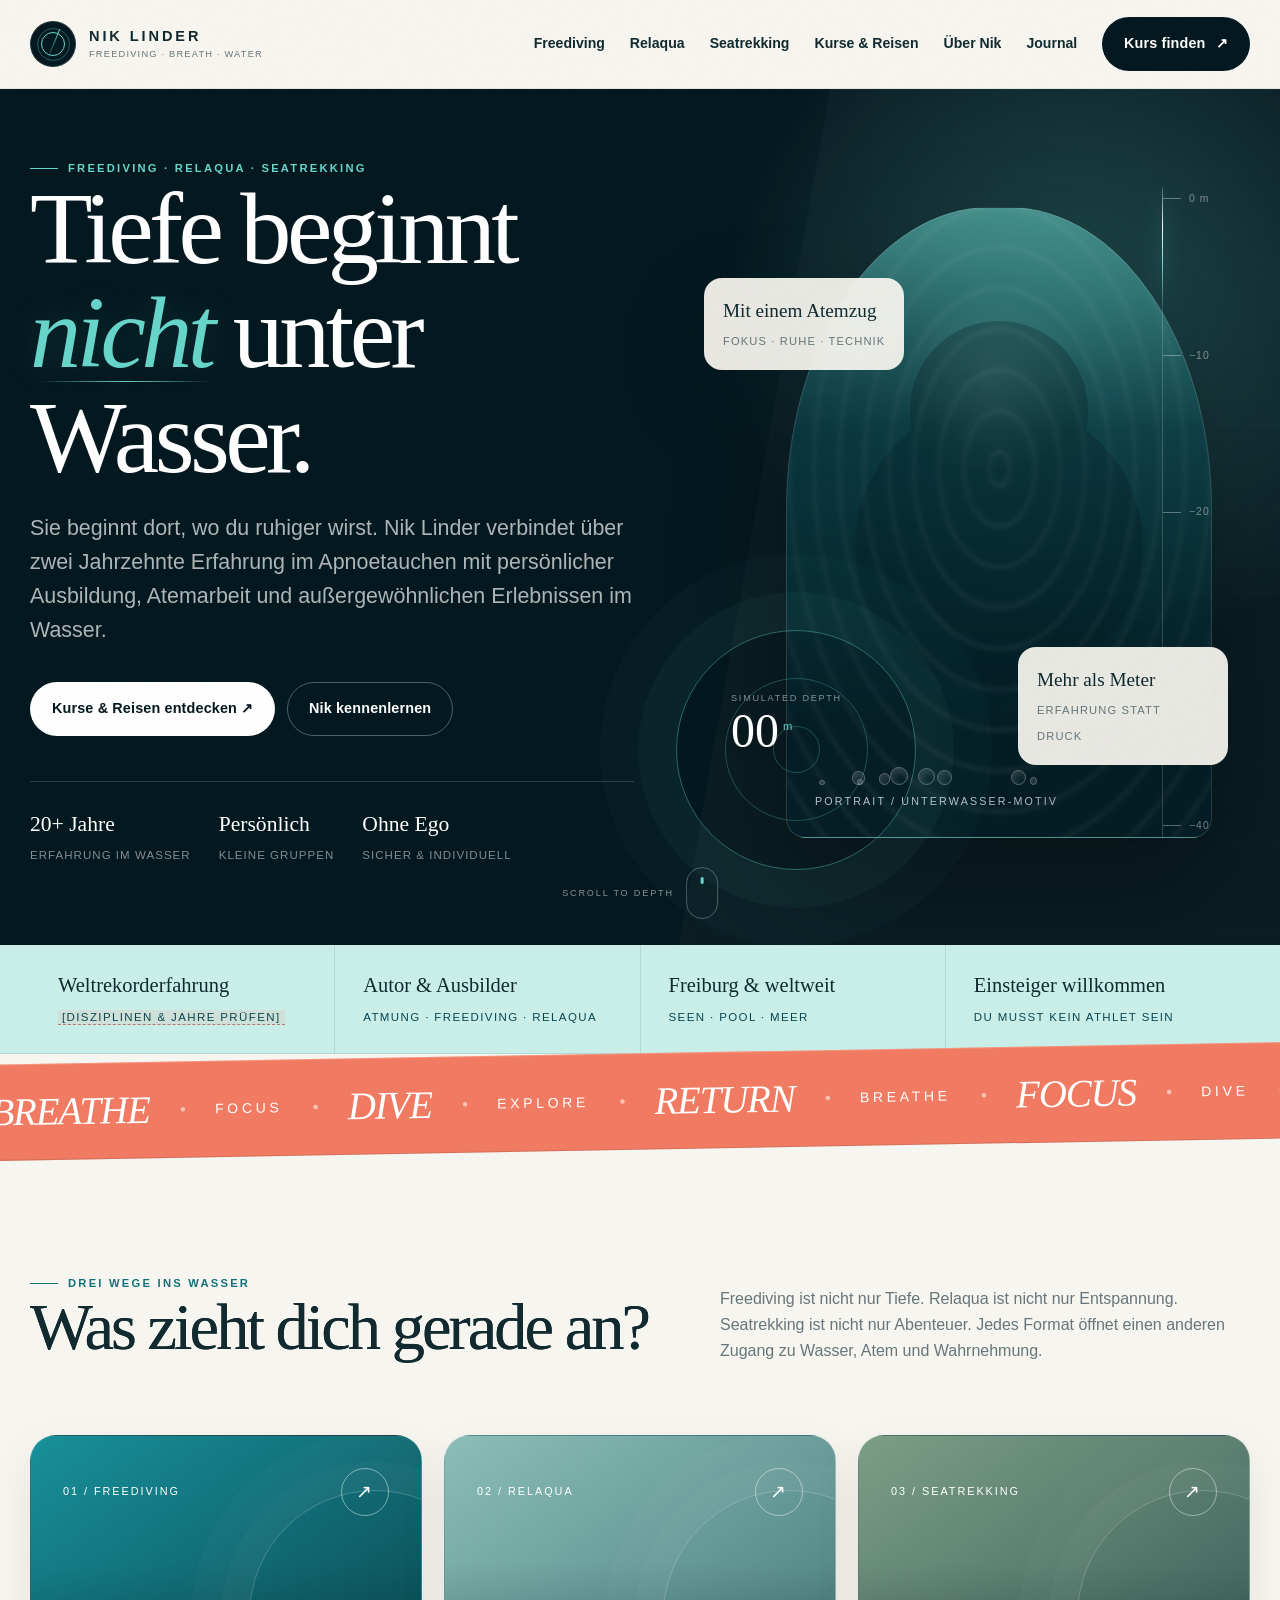
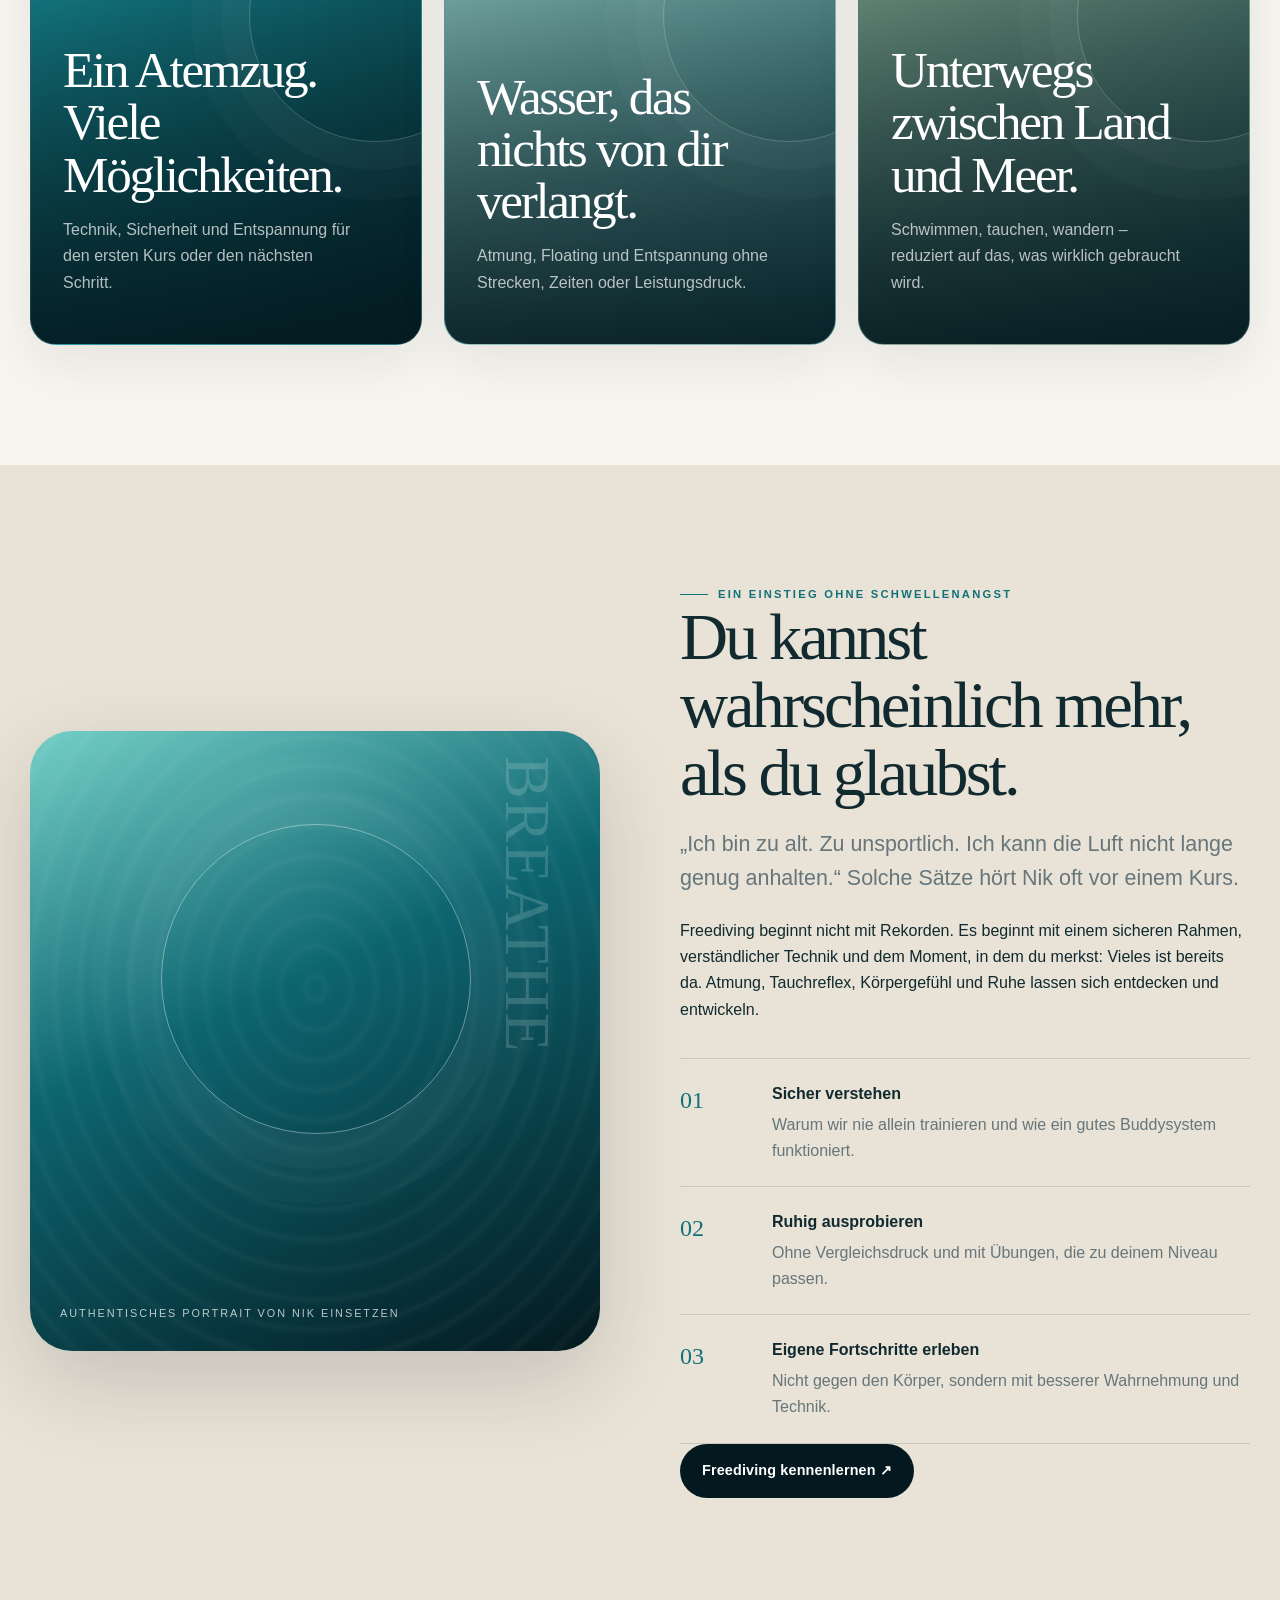
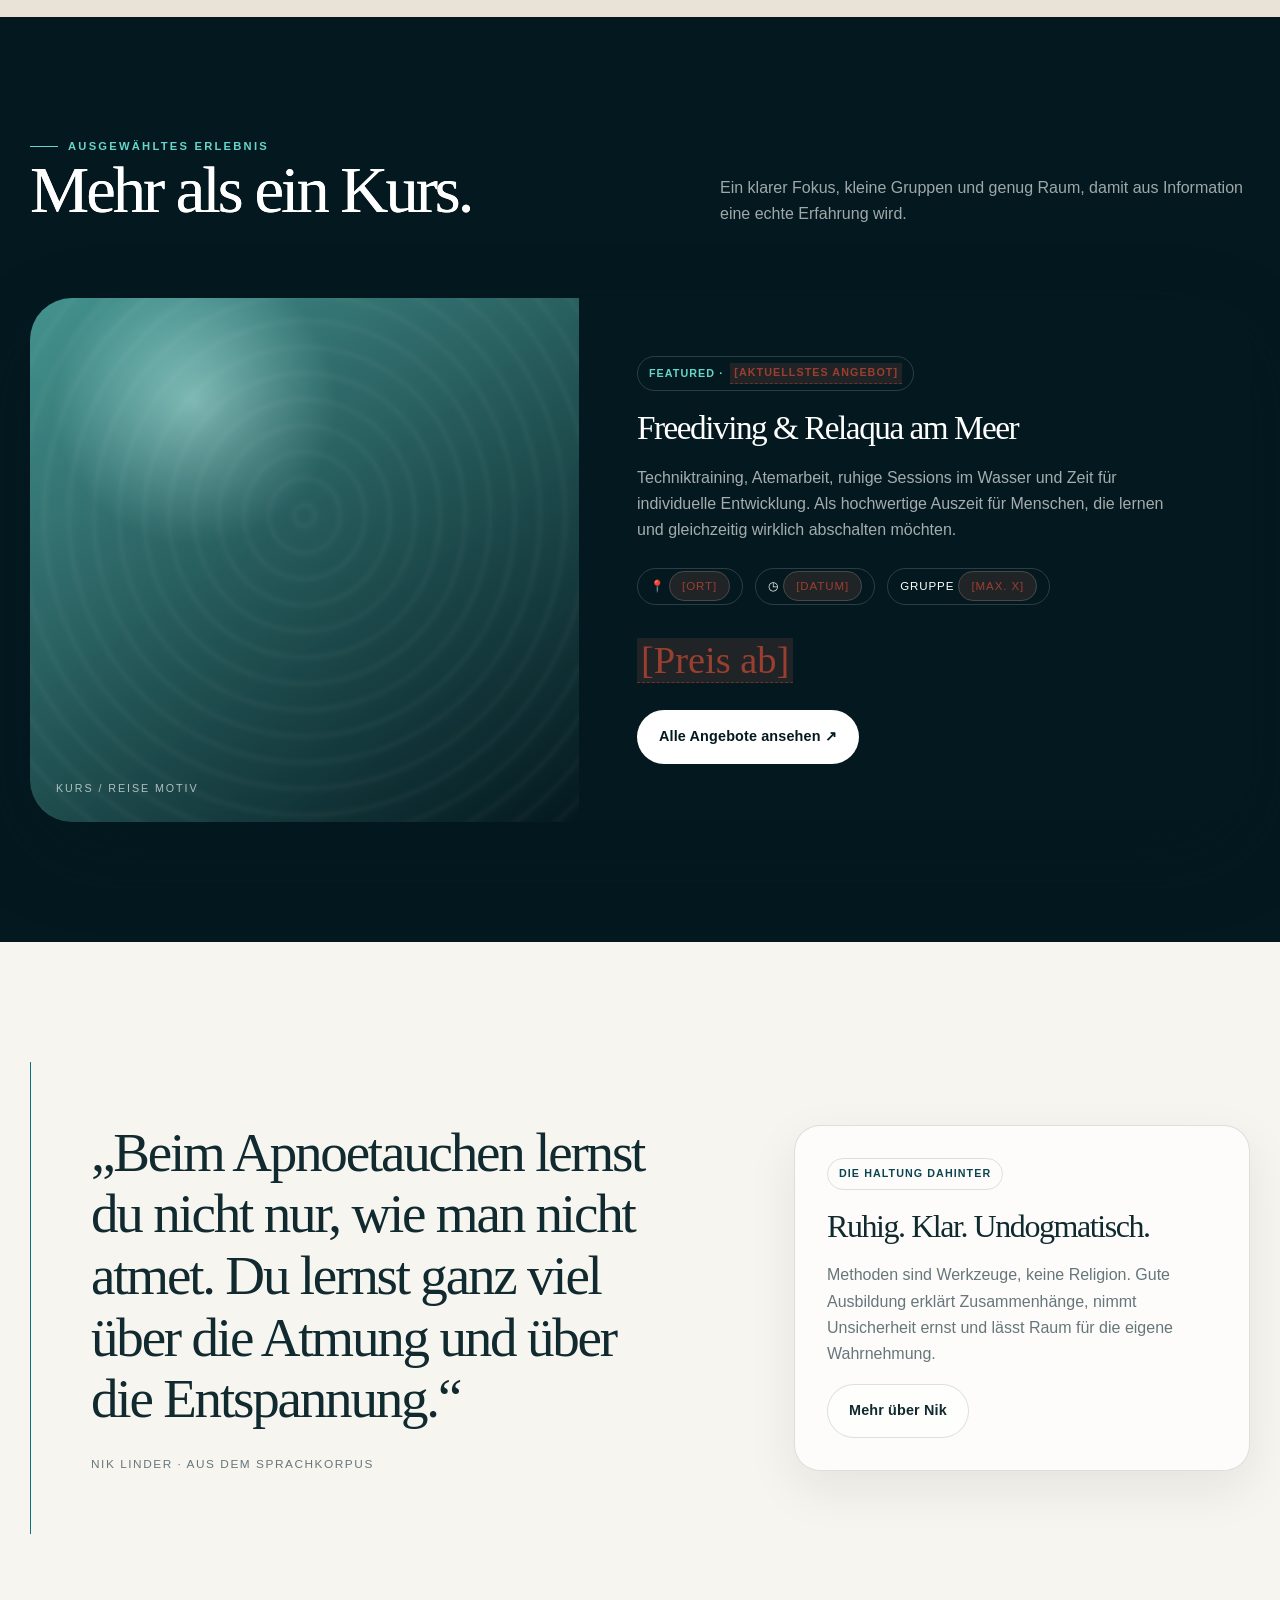
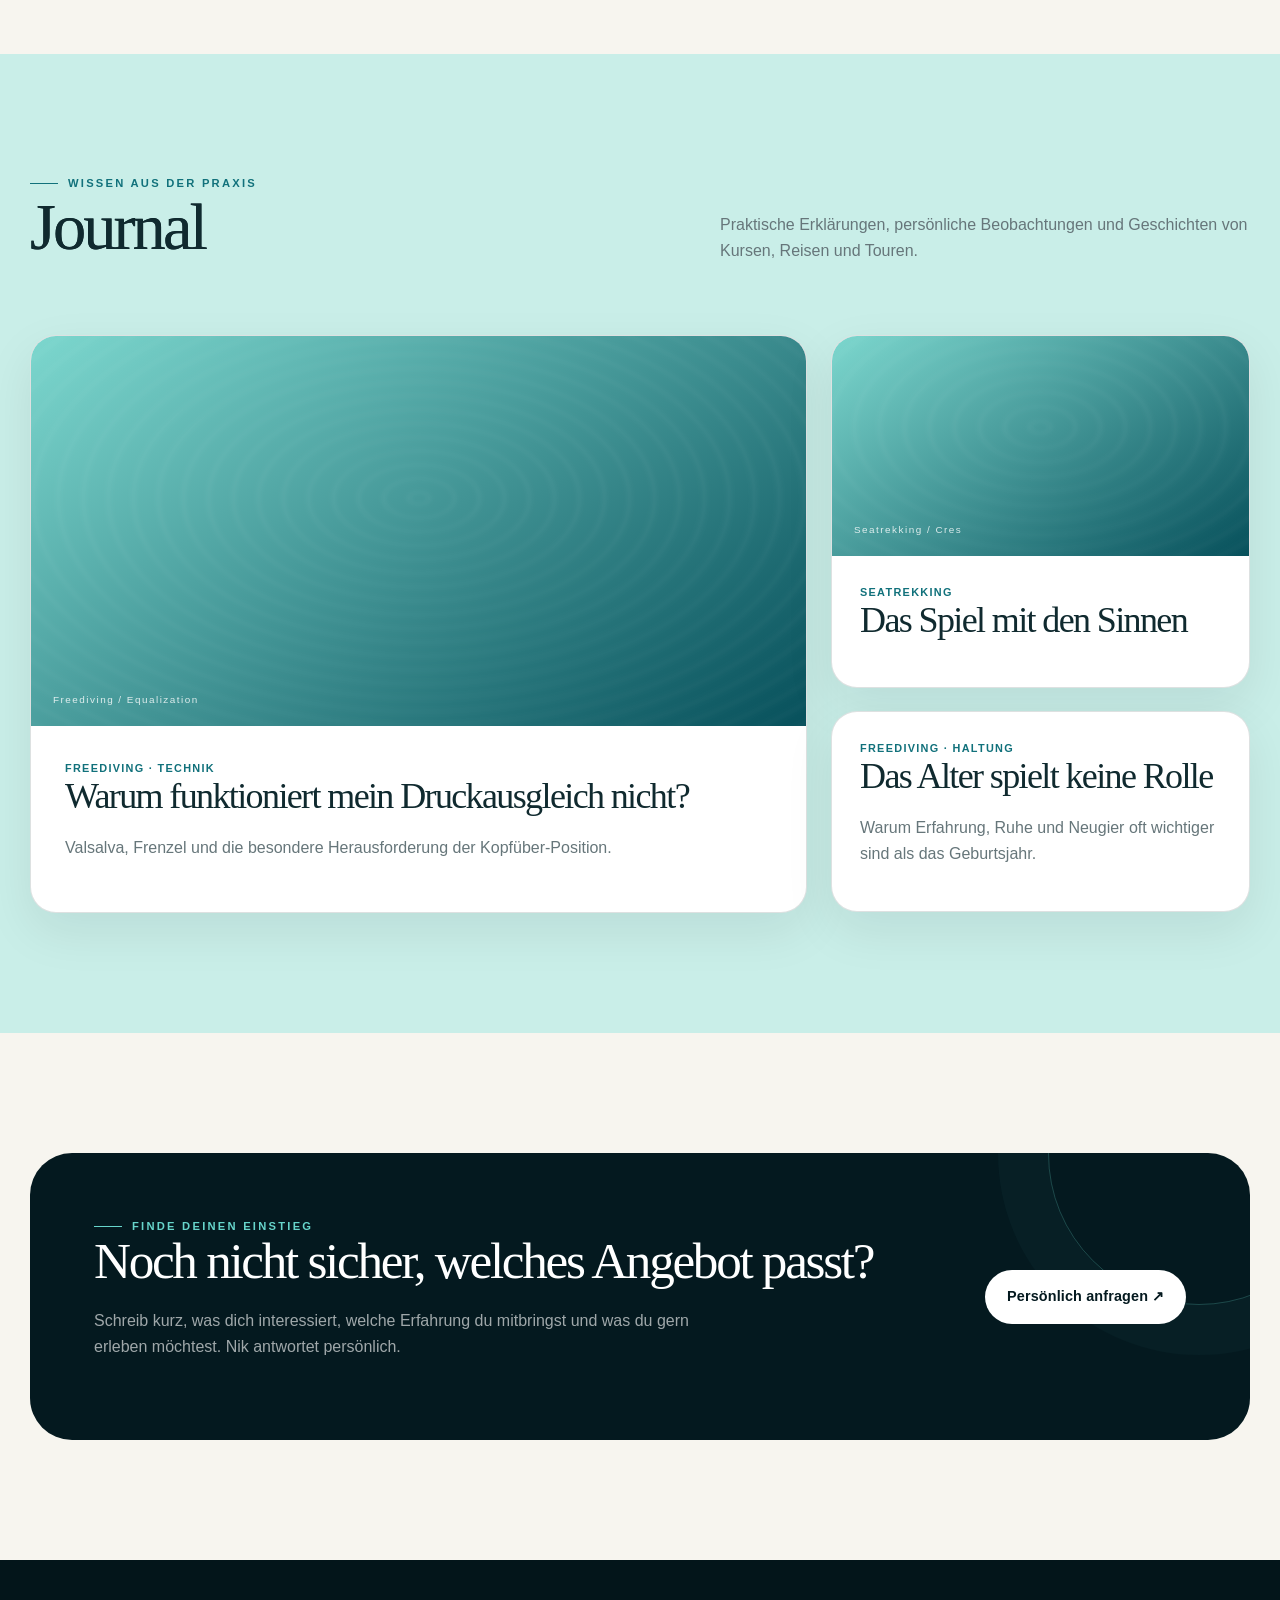
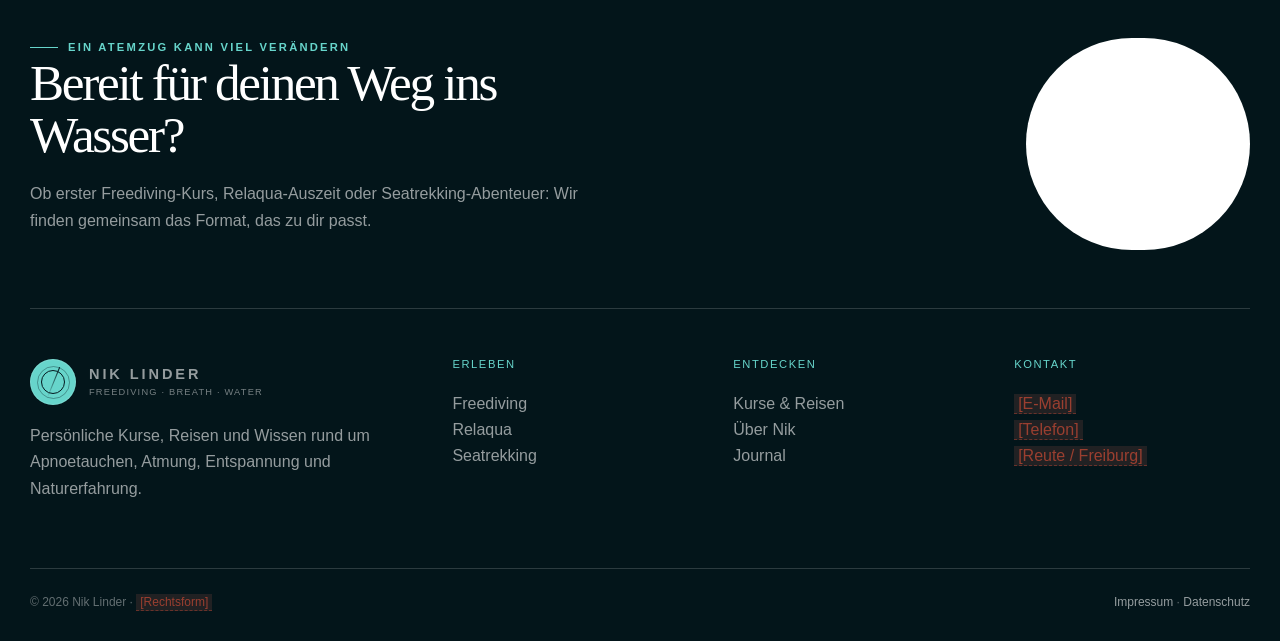
==== commit 7fd959fb: "Add files via upload" ====
--- a/index.html
+++ b/index.html
@@ -1,7 +1,8 @@
 <!doctype html><html lang="de"><head><meta charset="utf-8"><script>document.documentElement.classList.add('js')</script><meta name="viewport" content="width=device-width,initial-scale=1"><title>Nik Linder | Freediving, Atmung & Wassererfahrung</title><meta name="description" content="Premium Freediving-Kurse, Relaqua, Seatrekking und persönliche Ausbildung mit Nik Linder."><meta property="og:title" content="Nik Linder | Freediving, Atmung & Wassererfahrung"><meta property="og:description" content="Premium Freediving-Kurse, Relaqua, Seatrekking und persönliche Ausbildung mit Nik Linder."><meta property="og:image" content="assets/img/og-placeholder.svg"><meta name="theme-color" content="#04191f"><link rel="icon" href="assets/img/favicon.svg" type="image/svg+xml"><link rel="stylesheet" href="assets/css/style.css"></head><body><a class="skip" href="#main">Zum Inhalt</a><header class="site-header"><div class="wrap nav"><a class="brand" href="index.html" aria-label="Nik Linder Startseite"><span class="brand-symbol"><i></i></span><span class="wordmark"><strong>NIK LINDER</strong><small>Freediving · Breath · Water</small></span></a><button class="menu-btn" aria-label="Menü öffnen" aria-expanded="false">☰</button><nav class="nav-links" aria-label="Hauptnavigation"><a href="freediving.html">Freediving</a><a href="relaqua.html">Relaqua</a><a href="seatrekking.html">Seatrekking</a><a href="angebote.html">Kurse & Reisen</a><a href="ueber-nik.html">Über Nik</a><a href="blog.html">Journal</a><a class="nav-cta" href="kontakt.html">Kurs finden <span>↗</span></a></nav></div></header><main id="main">
-<section class="hero"><div class="wrap hero-grid"><div class="hero-copy reveal"><div class="eyebrow on-dark">Freediving · Relaqua · Seatrekking</div><h1>Tiefe beginnt <em>nicht</em> unter Wasser.</h1><p class="lead">Sie beginnt dort, wo du ruhiger wirst. Nik Linder verbindet über zwei Jahrzehnte Erfahrung im Apnoetauchen mit persönlicher Ausbildung, Atemarbeit und außergewöhnlichen Erlebnissen im Wasser.</p><div class="hero-actions"><a class="btn btn-light" href="angebote.html">Kurse & Reisen entdecken ↗</a><a class="btn btn-secondary" style="color:#fff;border-color:rgba(255,255,255,.3);background:transparent" href="ueber-nik.html">Nik kennenlernen</a></div><div class="hero-proof"><div><strong>20+ Jahre</strong><span>Erfahrung im Wasser</span></div><div><strong>Persönlich</strong><span>Kleine Gruppen</span></div><div><strong>Ohne Ego</strong><span>Sicher & individuell</span></div></div></div><div class="depth-visual reveal"><div class="portrait-frame"></div><div class="depth-scale"><span>0 m</span><span>−10</span><span>−20</span><span>−30</span><span>−40</span></div><div class="orbit-card one"><strong>Mit einem Atemzug</strong><span>Fokus · Ruhe · Technik</span></div><div class="orbit-card two"><strong>Mehr als Meter</strong><span>Erfahrung statt Druck</span></div><span class="breath-ring"></span></div></div></section>
+<section class="hero"><div class="wrap hero-grid"><div class="hero-copy reveal"><div class="eyebrow on-dark">Freediving · Relaqua · Seatrekking</div><h1>Tiefe beginnt <em>nicht</em> unter Wasser.</h1><p class="lead">Sie beginnt dort, wo du ruhiger wirst. Nik Linder verbindet über zwei Jahrzehnte Erfahrung im Apnoetauchen mit persönlicher Ausbildung, Atemarbeit und außergewöhnlichen Erlebnissen im Wasser.</p><div class="hero-actions"><a class="btn btn-light" href="angebote.html">Kurse & Reisen entdecken ↗</a><a class="btn btn-secondary" style="color:#fff;border-color:rgba(255,255,255,.3);background:transparent" href="ueber-nik.html">Nik kennenlernen</a></div><div class="hero-proof"><div><strong>20+ Jahre</strong><span>Erfahrung im Wasser</span></div><div><strong>Persönlich</strong><span>Kleine Gruppen</span></div><div><strong>Ohne Ego</strong><span>Sicher & individuell</span></div></div></div><div class="depth-visual reveal"><div class="portrait-frame"></div><div class="depth-scale"><span>0 m</span><span>−10</span><span>−20</span><span>−30</span><span>−40</span></div><div class="orbit-card one"><strong>Mit einem Atemzug</strong><span>Fokus · Ruhe · Technik</span></div><div class="orbit-card two"><strong>Mehr als Meter</strong><span>Erfahrung statt Druck</span></div><span class="breath-ring"></span><div class="depth-readout" aria-hidden="true"><small>SIMULATED DEPTH</small><strong><span data-depth-number>00</span><sup>m</sup></strong></div></div></div><a class="scroll-cue" href="#paths" aria-label="Zu den Themen scrollen"><span>Scroll to depth</span><i></i></a></section>
 <section class="proof-rail"><div class="wrap"><div class="proof-item"><strong>Weltrekorderfahrung</strong><span><span class="placeholder">[Disziplinen & Jahre prüfen]</span></span></div><div class="proof-item"><strong>Autor & Ausbilder</strong><span>Atmung · Freediving · Relaqua</span></div><div class="proof-item"><strong>Freiburg & weltweit</strong><span>Seen · Pool · Meer</span></div><div class="proof-item"><strong>Einsteiger willkommen</strong><span>Du musst kein Athlet sein</span></div></div></section>
-<section class="section"><div class="wrap"><div class="section-head reveal"><div><div class="eyebrow">Drei Wege ins Wasser</div><h2>Was zieht dich gerade an?</h2></div><p>Freediving ist nicht nur Tiefe. Relaqua ist nicht nur Entspannung. Seatrekking ist nicht nur Abenteuer. Jedes Format öffnet einen anderen Zugang zu Wasser, Atem und Wahrnehmung.</p></div><div class="grid-3"><a class="path-card freedom reveal" href="freediving.html"><div class="card-index"><span>01 / Freediving</span><span class="circle-arrow">↗</span></div><div><h3>Ein Atemzug.<br>Viele Möglichkeiten.</h3><p>Technik, Sicherheit und Entspannung für den ersten Kurs oder den nächsten Schritt.</p></div></a><a class="path-card relaqua reveal" href="relaqua.html"><div class="card-index"><span>02 / Relaqua</span><span class="circle-arrow">↗</span></div><div><h3>Wasser, das nichts von dir verlangt.</h3><p>Atmung, Floating und Entspannung ohne Strecken, Zeiten oder Leistungsdruck.</p></div></a><a class="path-card trekking reveal" href="seatrekking.html"><div class="card-index"><span>03 / Seatrekking</span><span class="circle-arrow">↗</span></div><div><h3>Unterwegs zwischen Land und Meer.</h3><p>Schwimmen, tauchen, wandern – reduziert auf das, was wirklich gebraucht wird.</p></div></a></div></div></section>
+<section class="kinetic-rail" aria-label="Markenwerte"><div class="kinetic-track"><span>BREATHE</span><i>·</i><span>FOCUS</span><i>·</i><span>DIVE</span><i>·</i><span>EXPLORE</span><i>·</i><span>RETURN</span><i>·</i><span>BREATHE</span><i>·</i><span>FOCUS</span><i>·</i><span>DIVE</span><i>·</i><span>EXPLORE</span><i>·</i><span>RETURN</span><i>·</i></div></section>
+<section class="section" id="paths"><div class="wrap"><div class="section-head reveal"><div><div class="eyebrow">Drei Wege ins Wasser</div><h2>Was zieht dich gerade an?</h2></div><p>Freediving ist nicht nur Tiefe. Relaqua ist nicht nur Entspannung. Seatrekking ist nicht nur Abenteuer. Jedes Format öffnet einen anderen Zugang zu Wasser, Atem und Wahrnehmung.</p></div><div class="grid-3"><a class="path-card freedom reveal" href="freediving.html"><div class="card-index"><span>01 / Freediving</span><span class="circle-arrow">↗</span></div><div><h3>Ein Atemzug.<br>Viele Möglichkeiten.</h3><p>Technik, Sicherheit und Entspannung für den ersten Kurs oder den nächsten Schritt.</p></div></a><a class="path-card relaqua reveal" href="relaqua.html"><div class="card-index"><span>02 / Relaqua</span><span class="circle-arrow">↗</span></div><div><h3>Wasser, das nichts von dir verlangt.</h3><p>Atmung, Floating und Entspannung ohne Strecken, Zeiten oder Leistungsdruck.</p></div></a><a class="path-card trekking reveal" href="seatrekking.html"><div class="card-index"><span>03 / Seatrekking</span><span class="circle-arrow">↗</span></div><div><h3>Unterwegs zwischen Land und Meer.</h3><p>Schwimmen, tauchen, wandern – reduziert auf das, was wirklich gebraucht wird.</p></div></a></div></div></section>
 <section class="section sand"><div class="wrap split"><div class="image-stage reveal" data-label="Authentisches Portrait von Nik einsetzen"><span class="vertical-word">BREATHE</span></div><div class="reveal"><div class="eyebrow">Ein Einstieg ohne Schwellenangst</div><h2>Du kannst wahrscheinlich mehr, als du glaubst.</h2><p class="lead">„Ich bin zu alt. Zu unsportlich. Ich kann die Luft nicht lange genug anhalten.“ Solche Sätze hört Nik oft vor einem Kurs.</p><p>Freediving beginnt nicht mit Rekorden. Es beginnt mit einem sicheren Rahmen, verständlicher Technik und dem Moment, in dem du merkst: Vieles ist bereits da. Atmung, Tauchreflex, Körpergefühl und Ruhe lassen sich entdecken und entwickeln.</p><div class="value-list"><div class="value-row"><span>01</span><div><strong>Sicher verstehen</strong><p>Warum wir nie allein trainieren und wie ein gutes Buddysystem funktioniert.</p></div></div><div class="value-row"><span>02</span><div><strong>Ruhig ausprobieren</strong><p>Ohne Vergleichsdruck und mit Übungen, die zu deinem Niveau passen.</p></div></div><div class="value-row"><span>03</span><div><strong>Eigene Fortschritte erleben</strong><p>Nicht gegen den Körper, sondern mit besserer Wahrnehmung und Technik.</p></div></div></div><a class="btn btn-primary" href="freediving.html">Freediving kennenlernen ↗</a></div></div></section>
 <section class="section dark"><div class="wrap"><div class="section-head reveal"><div><div class="eyebrow on-dark">Ausgewähltes Erlebnis</div><h2>Mehr als ein Kurs.</h2></div><p>Ein klarer Fokus, kleine Gruppen und genug Raum, damit aus Information eine echte Erfahrung wird.</p></div><div class="offer-highlight reveal"><div class="offer-visual"></div><div class="offer-content"><span class="tag">Featured · <span class="placeholder">[Aktuellstes Angebot]</span></span><h3>Freediving & Relaqua am Meer</h3><p>Techniktraining, Atemarbeit, ruhige Sessions im Wasser und Zeit für individuelle Entwicklung. Als hochwertige Auszeit für Menschen, die lernen und gleichzeitig wirklich abschalten möchten.</p><div class="meta"><span>📍 <span class="placeholder">[Ort]</span></span><span>◷ <span class="placeholder">[Datum]</span></span><span>Gruppe <span class="placeholder">[max. X]</span></span></div><div class="price"><span class="placeholder">[Preis ab]</span></div><a class="btn btn-light" href="angebote.html">Alle Angebote ansehen ↗</a></div></div></div></section>
 <section class="section"><div class="wrap split wide-left"><div class="quote-block reveal"><blockquote>„Beim Apnoetauchen lernst du nicht nur, wie man nicht atmet. Du lernst ganz viel über die Atmung und über die Entspannung.“</blockquote><cite>Nik Linder · aus dem Sprachkorpus</cite></div><div class="card reveal"><span class="tag">Die Haltung dahinter</span><h3>Ruhig. Klar. Undogmatisch.</h3><p>Methoden sind Werkzeuge, keine Religion. Gute Ausbildung erklärt Zusammenhänge, nimmt Unsicherheit ernst und lässt Raum für die eigene Wahrnehmung.</p><a class="btn btn-secondary" href="ueber-nik.html">Mehr über Nik</a></div></div></section>
--- a/assets/css/style.css
+++ b/assets/css/style.css
@@ -32,3 +32,57 @@
 @media (prefers-reduced-motion:reduce){html{scroll-behavior:auto}.js .reveal{opacity:1;transform:none;transition:none}*{transition:none!important}}
 @media(max-width:1020px){.nav-links{gap:16px}.nav-links>a:not(.nav-cta){display:none}.menu-btn{display:block}.nav-links.open{position:fixed;inset:88px 0 0;background:var(--salt);display:flex;flex-direction:column;align-items:flex-start;padding:38px 28px;gap:26px}.nav-links.open>a:not(.nav-cta){display:block;font-size:1.25rem}.hero-grid,.page-hero-grid,.split,.split.wide-left,.offer-highlight,.form-layout{grid-template-columns:1fr}.depth-visual{min-height:600px;max-width:650px;width:100%;margin:auto}.proof-rail .wrap{grid-template-columns:1fr 1fr}.course-grid,.grid-3{grid-template-columns:1fr 1fr}.article-grid{grid-template-columns:1fr}.article-stack{grid-template-columns:1fr 1fr}.footer-grid{grid-template-columns:1fr 1fr}.page-aside{border-left:0;padding-left:0;display:grid;grid-template-columns:repeat(3,1fr);gap:20px}.page-aside .aside-row{border:1px solid var(--line-light);padding:18px}.section{padding:90px 0}}
 @media(max-width:680px){.wrap{width:min(calc(100% - 28px),var(--max))}.nav{height:78px}.nav-links.open{inset:78px 0 0}.wordmark small{display:none}.nav-cta{display:none}.nav-links.open .nav-cta{display:inline-flex}.hero{min-height:auto;padding:58px 0 70px}.hero-grid{gap:42px}.depth-visual{min-height:500px}.portrait-frame{inset:0 2% 0 9%}.orbit-card{padding:13px 14px;max-width:170px}.orbit-card.one{top:6%}.depth-scale{width:55px}.hero-proof{gap:20px}.proof-rail .wrap,.course-grid,.grid-3,.grid-2,.footer-grid,.article-stack,.form-row{grid-template-columns:1fr}.proof-item{padding:18px}.section{padding:74px 0}.section-sm{padding:54px 0}.section-head{align-items:flex-start;flex-direction:column;margin-bottom:38px}.path-card{min-height:420px}.split{gap:42px}.image-stage{min-height:480px}.quote-block{padding:38px 18px}.offer-content{padding:34px}.offer-visual{min-height:340px}.manifesto,.band{padding:38px 28px}.band,.footer-top,.legal{align-items:flex-start;flex-direction:column}.step{grid-template-columns:58px 1fr}.step p{grid-column:2}.page-hero{padding:62px 0 70px}.page-aside{grid-template-columns:1fr}.article-feature .article-image{height:260px}.footer{padding-top:58px}}
+
+/* =========================================================
+   NIK LINDER — KINETIC EXPERIENCE LAYER
+   Custom cursor, micro interactions, depth motion and eyecatchers
+   ========================================================= */
+:root{--mx:50vw;--my:50vh;--scroll-progress:0;--motion-ease:cubic-bezier(.2,.8,.2,1);--spring:cubic-bezier(.16,1,.3,1)}
+body{overflow-x:hidden}
+body:before{content:"";position:fixed;inset:0;pointer-events:none;z-index:9998;opacity:.035;background-image:url("data:image/svg+xml,%3Csvg viewBox='0 0 180 180' xmlns='http://www.w3.org/2000/svg'%3E%3Cfilter id='n'%3E%3CfeTurbulence type='fractalNoise' baseFrequency='.85' numOctaves='4' stitchTiles='stitch'/%3E%3C/filter%3E%3Crect width='100%25' height='100%25' filter='url(%23n)' opacity='.8'/%3E%3C/svg%3E");mix-blend-mode:multiply}
+.scroll-progress{position:fixed;z-index:1001;left:0;top:0;width:100%;height:2px;pointer-events:none;background:linear-gradient(90deg,var(--aqua),var(--coral));transform-origin:left;transform:scaleX(var(--scroll-progress));box-shadow:0 0 16px rgba(103,213,203,.45)}
+.ambient-glow{position:fixed;width:460px;height:460px;left:0;top:0;z-index:-1;pointer-events:none;border-radius:50%;background:radial-gradient(circle,rgba(103,213,203,.1),transparent 65%);transform:translate3d(calc(var(--mx) - 230px),calc(var(--my) - 230px),0);filter:blur(18px);opacity:.58}
+.page-curtain{position:fixed;z-index:9999;inset:0;background:var(--abyss);transform:translateY(-100%);pointer-events:none}.page-curtain.is-entering{animation:curtain-in .62s var(--spring) both}.page-curtain.is-leaving{animation:curtain-out .62s var(--spring) both}
+@keyframes curtain-in{0%{transform:translateY(0)}100%{transform:translateY(-100%)}}@keyframes curtain-out{0%{transform:translateY(100%)}100%{transform:translateY(0)}}
+.site-header{transition:background .35s,box-shadow .35s,transform .35s}.site-header.scrolled{background:rgba(247,245,239,.94)}
+.brand-symbol{overflow:visible;transition:transform .5s var(--spring),box-shadow .5s}.brand:hover .brand-symbol{transform:rotate(14deg) scale(1.06);box-shadow:0 0 0 7px rgba(103,213,203,.12),inset 0 0 0 1px rgba(255,255,255,.12)}
+.brand-symbol:before{animation:brand-breathe 5s ease-in-out infinite}.brand-symbol:after{animation:brand-breathe 5s ease-in-out -2.5s infinite reverse}.brand-symbol i{transform-origin:center;animation:brand-needle 7s ease-in-out infinite}
+@keyframes brand-breathe{0%,100%{transform:scale(.86);opacity:.3}50%{transform:scale(1.12);opacity:.9}}@keyframes brand-needle{0%,100%{transform:rotate(22deg)}50%{transform:rotate(202deg)}}
+.btn,.nav-cta,.filterbar button{position:relative;isolation:isolate;overflow:hidden;will-change:transform}.btn:before,.nav-cta:before,.filterbar button:before{content:"";position:absolute;inset:auto;left:var(--ripple-x,50%);top:var(--ripple-y,50%);width:0;height:0;border-radius:50%;background:rgba(255,255,255,.23);transform:translate(-50%,-50%);z-index:-1;transition:width .65s,height .65s}.btn.is-rippling:before,.nav-cta.is-rippling:before,.filterbar button.is-rippling:before{width:420px;height:420px}
+.btn span,.nav-cta span{transition:transform .35s var(--spring)}.btn:hover span,.nav-cta:hover span{transform:translate(3px,-3px)}
+.hero{isolation:isolate}.hero:before{animation:hero-light 12s ease-in-out infinite alternate}.hero:after{animation:grid-drift 18s linear infinite}.hero-copy>*{will-change:transform}.hero-copy h1{perspective:800px;text-wrap:balance}.hero-copy h1 em{position:relative;display:inline-block;text-shadow:0 0 35px rgba(103,213,203,.16)}.hero-copy h1 em:after{content:"";position:absolute;left:5%;right:0;bottom:.04em;height:1px;background:linear-gradient(90deg,transparent,var(--aqua),transparent);transform:scaleX(0);transform-origin:left;animation:line-draw 1.1s .85s var(--spring) forwards}
+@keyframes line-draw{to{transform:scaleX(1)}}@keyframes hero-light{0%{filter:saturate(.9);transform:scale(1)}100%{filter:saturate(1.2);transform:scale(1.04)}}@keyframes grid-drift{to{background-position:0 84px}}
+.depth-visual{perspective:1200px;transform-style:preserve-3d}.portrait-frame{will-change:transform;transition:transform .3s ease-out,box-shadow .7s var(--spring)}.depth-visual:hover .portrait-frame{box-shadow:0 60px 140px rgba(0,0,0,.48),0 0 0 1px rgba(103,213,203,.15)}
+.portrait-frame:before{animation:portrait-float 7s ease-in-out infinite}.portrait-frame:after{transition:letter-spacing .45s,opacity .45s}.depth-visual:hover .portrait-frame:after{letter-spacing:.27em;opacity:1}
+@keyframes portrait-float{0%,100%{transform:translate(-50%,0) scale(1)}50%{transform:translate(-50%,-10px) scale(1.015)}}
+.depth-scale:after{content:"";position:absolute;left:-1px;top:0;width:1px;height:18%;background:linear-gradient(transparent,#fff,var(--aqua),transparent);filter:drop-shadow(0 0 8px var(--aqua));animation:depth-scan 5.5s ease-in-out infinite}
+@keyframes depth-scan{0%{transform:translateY(-110%)}75%,100%{transform:translateY(620px)}}
+.orbit-card{transition:transform .45s var(--spring),box-shadow .45s,background .45s;will-change:transform}.orbit-card.one{animation:orbit-one 7s ease-in-out infinite}.orbit-card.two{animation:orbit-two 8s ease-in-out infinite}.orbit-card:hover{background:#fff;box-shadow:0 28px 80px rgba(0,0,0,.34)}
+@keyframes orbit-one{0%,100%{transform:translate3d(0,0,38px) rotate(-1deg)}50%{transform:translate3d(8px,-14px,58px) rotate(1deg)}}@keyframes orbit-two{0%,100%{transform:translate3d(0,0,45px) rotate(1deg)}50%{transform:translate3d(-9px,12px,68px) rotate(-1deg)}}
+.breath-ring{animation:breathe-ring 5.5s ease-in-out infinite}.breath-ring:before,.breath-ring:after{content:"";position:absolute;inset:20%;border:1px solid rgba(103,213,203,.28);border-radius:50%;animation:breathe-ring 5.5s ease-in-out -1.8s infinite}.breath-ring:after{inset:40%;animation-delay:-3.6s}
+@keyframes breathe-ring{0%,100%{transform:scale(.78);opacity:.28}50%{transform:scale(1.08);opacity:.9}}
+.depth-readout{position:absolute;z-index:3;left:5%;bottom:13%;color:#fff;display:grid;gap:3px;text-shadow:0 4px 20px rgba(0,0,0,.35)}.depth-readout small{font-size:.57rem;letter-spacing:.19em;color:rgba(255,255,255,.5)}.depth-readout strong{font-family:var(--display);font-size:3rem;line-height:.9;font-weight:400}.depth-readout sup{font-family:var(--sans);font-size:.7rem;margin-left:4px;color:var(--aqua)}
+.dive-bubble{position:absolute;z-index:2;bottom:8%;left:var(--bubble-x);width:var(--bubble-size);height:var(--bubble-size);border:1px solid rgba(255,255,255,.32);border-radius:50%;box-shadow:inset 3px 3px 7px rgba(255,255,255,.15);pointer-events:none;animation:bubble-rise var(--bubble-time) linear infinite;animation-delay:var(--bubble-delay)}
+@keyframes bubble-rise{0%{transform:translate3d(0,40px,0) scale(.4);opacity:0}12%{opacity:.65}80%{opacity:.3}100%{transform:translate3d(var(--bubble-drift),-570px,0) scale(1.25);opacity:0}}
+.scroll-cue{position:absolute;z-index:3;left:50%;bottom:26px;transform:translateX(-50%);display:flex;align-items:center;gap:12px;color:rgba(255,255,255,.52);font-size:.57rem;text-transform:uppercase;letter-spacing:.2em}.scroll-cue i{display:block;width:32px;height:52px;border:1px solid rgba(255,255,255,.28);border-radius:99px;position:relative}.scroll-cue i:after{content:"";position:absolute;left:50%;top:9px;width:3px;height:7px;background:var(--aqua);border-radius:4px;transform:translateX(-50%);animation:scroll-drop 2s ease-in-out infinite}@keyframes scroll-drop{0%{transform:translate(-50%,0);opacity:0}30%{opacity:1}100%{transform:translate(-50%,24px);opacity:0}}
+.kinetic-rail{overflow:hidden;background:var(--coral);color:#fff;border-top:1px solid rgba(255,255,255,.18);border-bottom:1px solid rgba(4,25,31,.12);transform:rotate(-1deg) scale(1.015);transform-origin:center}.kinetic-track{display:flex;width:max-content;align-items:center;gap:28px;padding:15px 0;font-family:var(--display);font-size:clamp(1.7rem,3vw,3rem);font-style:italic;letter-spacing:-.03em;animation:kinetic-marquee 28s linear infinite}.kinetic-track span:nth-of-type(even){font-family:var(--sans);font-size:.36em;font-style:normal;letter-spacing:.26em}.kinetic-track i{font-style:normal;color:rgba(255,255,255,.52)}@keyframes kinetic-marquee{to{transform:translateX(-50%)}}
+.path-card,.course-card,.article-feature,.article-card,.editorial-card,.card,.offer-highlight,.manifesto,.band,.contact-panel,.image-stage{transform-style:preserve-3d;will-change:transform}.tilt-card{transition:transform .18s ease-out,box-shadow .45s var(--spring)}.tilt-card:hover{box-shadow:0 32px 90px rgba(4,25,31,.18)}.tilt-card>*{transform:translateZ(18px)}
+.path-card:before{transition:opacity .5s}.path-card:hover:before{opacity:.78}.path-card:after{transition:transform .8s var(--spring),border-color .5s}.path-card:hover:after{transform:scale(1.18) translate(-8px,8px);border-color:rgba(255,255,255,.4)}.path-card .circle-arrow{transition:transform .55s var(--spring),background .4s,color .4s}.path-card:hover .circle-arrow{transform:rotate(45deg) scale(1.07);background:#fff;color:var(--abyss)}
+.course-image,.article-image,.offer-visual,.image-stage{overflow:hidden}.course-image:after,.article-image:after,.offer-visual:after,.image-stage:after{z-index:2}.course-image:before,.article-image:before,.offer-visual:before,.image-stage:before{transition:transform 1.1s var(--spring),opacity .6s}.course-card:hover .course-image:before,.article-feature:hover .article-image:before,.article-card:hover .article-image:before{transform:scale(1.25) translate(-8px,8px)}
+.course-image .caustic,.article-image .caustic,.offer-visual .caustic,.image-stage .caustic,.portrait-frame .caustic{position:absolute;inset:-35%;z-index:1;pointer-events:none;opacity:.28;background:repeating-radial-gradient(ellipse at 50% 45%,transparent 0 9px,rgba(255,255,255,.27) 10px 11px,transparent 12px 25px);filter:blur(2px);mix-blend-mode:screen;animation:caustic-swim 15s linear infinite}@keyframes caustic-swim{to{transform:rotate(360deg) scale(1.08)}}
+.reveal{--reveal-delay:0ms}.js .reveal{transform:translateY(35px) scale(.985);filter:blur(7px);transition:opacity .9s var(--motion-ease) var(--reveal-delay),transform .9s var(--spring) var(--reveal-delay),filter .8s ease var(--reveal-delay)}.js .reveal.visible{filter:blur(0)}
+.section-head h2,.page-hero h1{background:linear-gradient(90deg,currentColor 0%,currentColor 48%,var(--current) 50%,currentColor 52%,currentColor 100%);background-size:220% auto;background-position:100% center;background-clip:text;-webkit-background-clip:text;transition:background-position 1.2s var(--spring)}.section-head.visible h2,.page-hero h1{background-position:0 center}
+.page-hero:before{animation:page-orbit 10s ease-in-out infinite}.page-hero:after{content:"";position:absolute;inset:0;background:linear-gradient(115deg,transparent 42%,rgba(103,213,203,.05) 49%,transparent 56%);transform:translateX(-100%);animation:page-light-sweep 8s ease-in-out infinite}.page-hero-grid{z-index:1}.page-aside .aside-row{transition:transform .45s var(--spring),background .35s,padding-left .45s}.page-aside .aside-row:hover{transform:translateX(9px);background:rgba(255,255,255,.03);padding-left:12px}@keyframes page-orbit{50%{transform:translate(-38px,28px) scale(1.05)}}@keyframes page-light-sweep{0%,50%{transform:translateX(-100%)}85%,100%{transform:translateX(100%)}}
+.value-row,.step,.contact-line{transition:transform .4s var(--spring),background .4s,padding .4s}.value-row:hover,.step:hover,.contact-line:hover{transform:translateX(8px)}
+.article-feature,.article-card,.course-card{position:relative}.article-feature:after,.article-card:after,.course-card:after{content:"";position:absolute;inset:0;border:1px solid transparent;border-radius:inherit;pointer-events:none;transition:border-color .45s,box-shadow .45s}.article-feature:hover:after,.article-card:hover:after,.course-card:hover:after{border-color:rgba(17,113,123,.35);box-shadow:inset 0 0 0 5px rgba(103,213,203,.05)}
+.filterbar button.active{box-shadow:0 10px 28px rgba(4,25,31,.16)}
+.form input,.form textarea,.form select{transition:border-color .3s,box-shadow .3s,transform .3s}.form input:hover,.form textarea:hover,.form select:hover{transform:translateY(-2px)}
+.footer .brand-symbol{background:var(--aqua)}.footer .brand-symbol:before,.footer .brand-symbol:after{border-color:var(--abyss)}.footer .brand-symbol i{background:linear-gradient(var(--abyss),transparent)}
+
+/* Custom cursor — desktop/fine pointers only */
+.cursor-dot,.cursor-ring,.cursor-label{position:fixed;left:0;top:0;z-index:10000;pointer-events:none;opacity:0;will-change:transform}.cursor-dot{width:6px;height:6px;border-radius:50%;background:var(--coral);margin:-3px 0 0 -3px;box-shadow:0 0 18px rgba(241,123,98,.75)}.cursor-ring{width:42px;height:42px;border:1px solid rgba(17,113,123,.55);border-radius:50%;margin:-21px 0 0 -21px;transition:width .3s var(--spring),height .3s var(--spring),margin .3s var(--spring),background .3s,border-color .3s}.cursor-label{font-size:.56rem;font-weight:850;letter-spacing:.15em;text-transform:uppercase;color:#fff;transform:translate(-50%,-50%)}.cursor-active .cursor-ring{width:70px;height:70px;margin:-35px 0 0 -35px;background:rgba(4,25,31,.84);border-color:rgba(103,213,203,.7);backdrop-filter:blur(7px)}.cursor-active .cursor-dot{opacity:0!important}.cursor-pressed .cursor-ring{width:31px;height:31px;margin:-15.5px 0 0 -15.5px}.cursor-visible .cursor-dot,.cursor-visible .cursor-ring{opacity:1}.cursor-visible.cursor-active .cursor-label{opacity:1}
+@media(pointer:fine) and (hover:hover){body.cursor-ready,body.cursor-ready a,body.cursor-ready button,body.cursor-ready input,body.cursor-ready textarea,body.cursor-ready select{cursor:none}}
+
+@media(max-width:1020px){.scroll-cue{display:none}.kinetic-rail{transform:none}.depth-readout{left:9%}.ambient-glow{display:none}}
+@media(max-width:680px){.kinetic-track{animation-duration:20s;padding:10px 0}.depth-readout{bottom:9%;left:13%}.depth-readout strong{font-size:2.3rem}.dive-bubble:nth-of-type(n+6){display:none}.page-curtain{display:none}}
+@media(prefers-reduced-motion:reduce){.ambient-glow,.cursor-dot,.cursor-ring,.cursor-label,.scroll-progress,.page-curtain{display:none!important}.brand-symbol:before,.brand-symbol:after,.brand-symbol i,.hero:before,.hero:after,.portrait-frame:before,.depth-scale:after,.orbit-card,.breath-ring,.breath-ring:before,.breath-ring:after,.dive-bubble,.scroll-cue i:after,.kinetic-track,.course-image .caustic,.article-image .caustic,.offer-visual .caustic,.image-stage .caustic,.portrait-frame .caustic,.page-hero:before,.page-hero:after{animation:none!important}.js .reveal{filter:none!important}.kinetic-track{transform:none}}
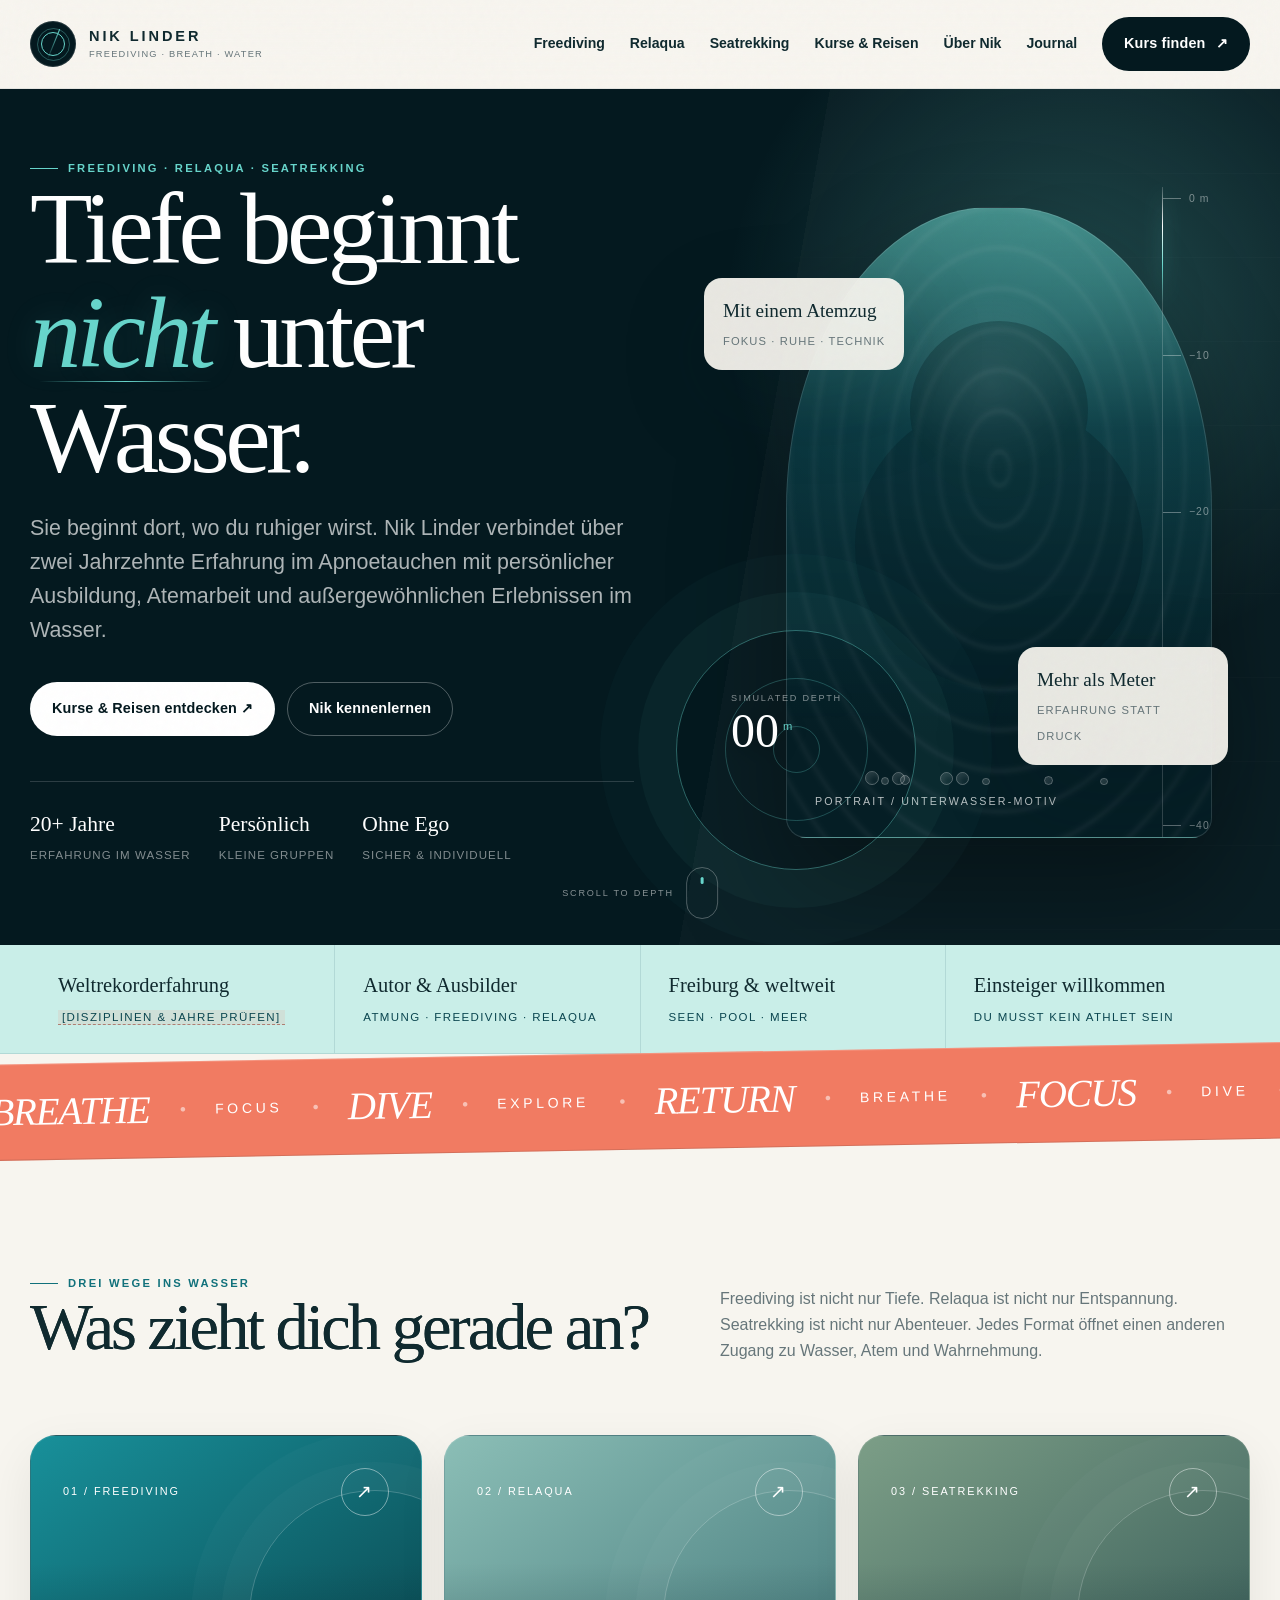
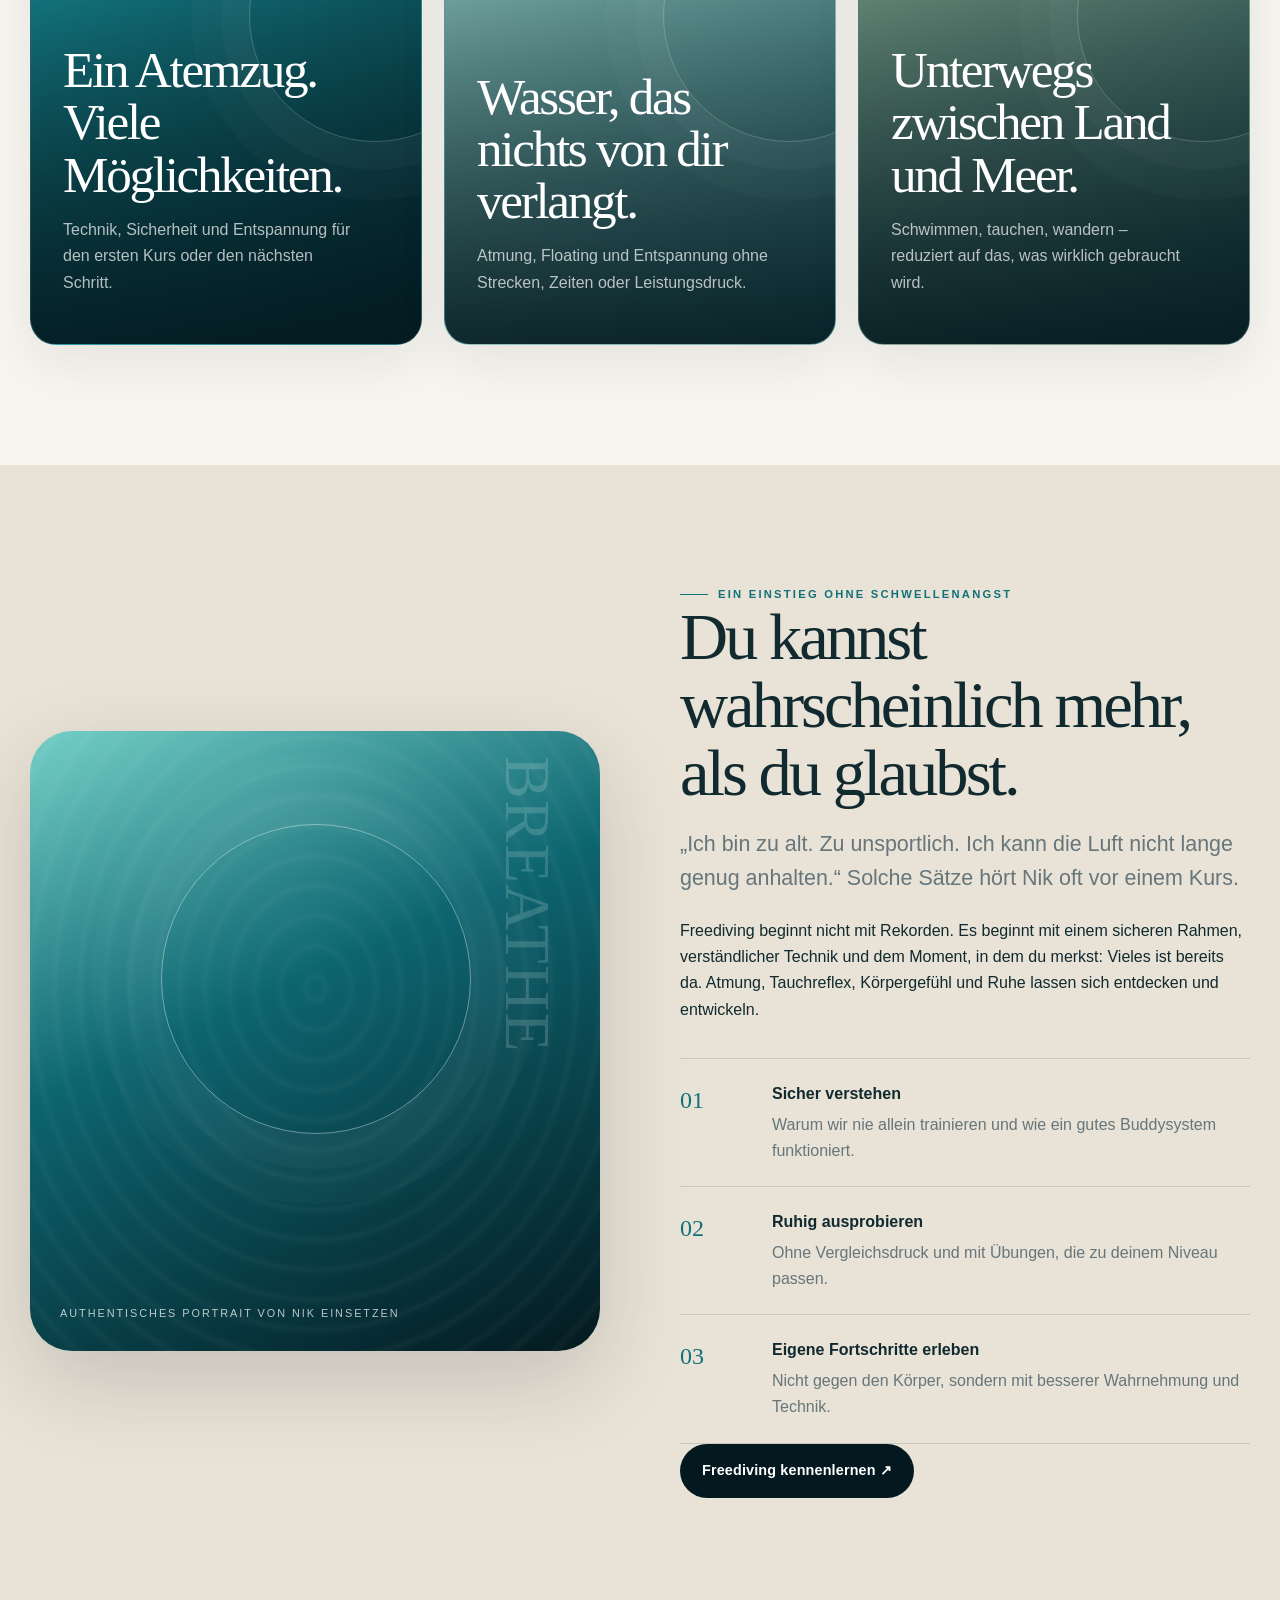
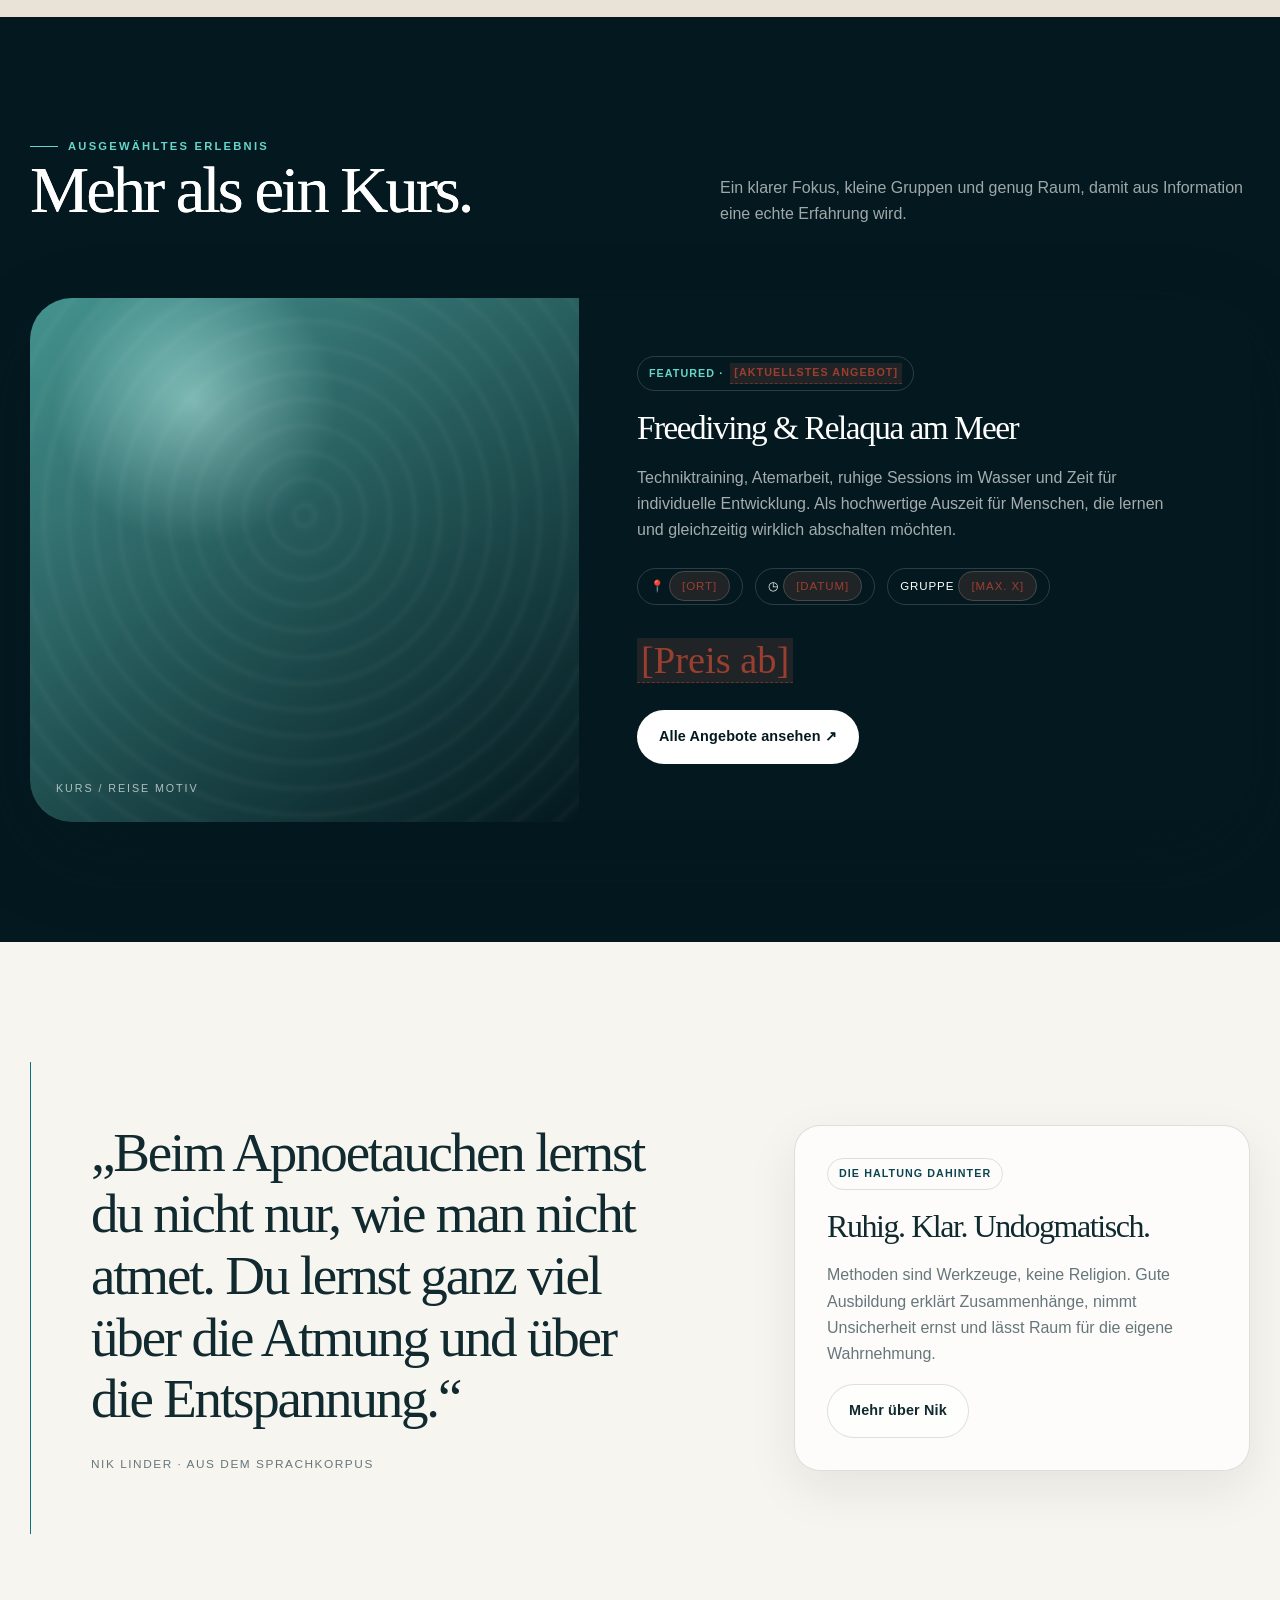
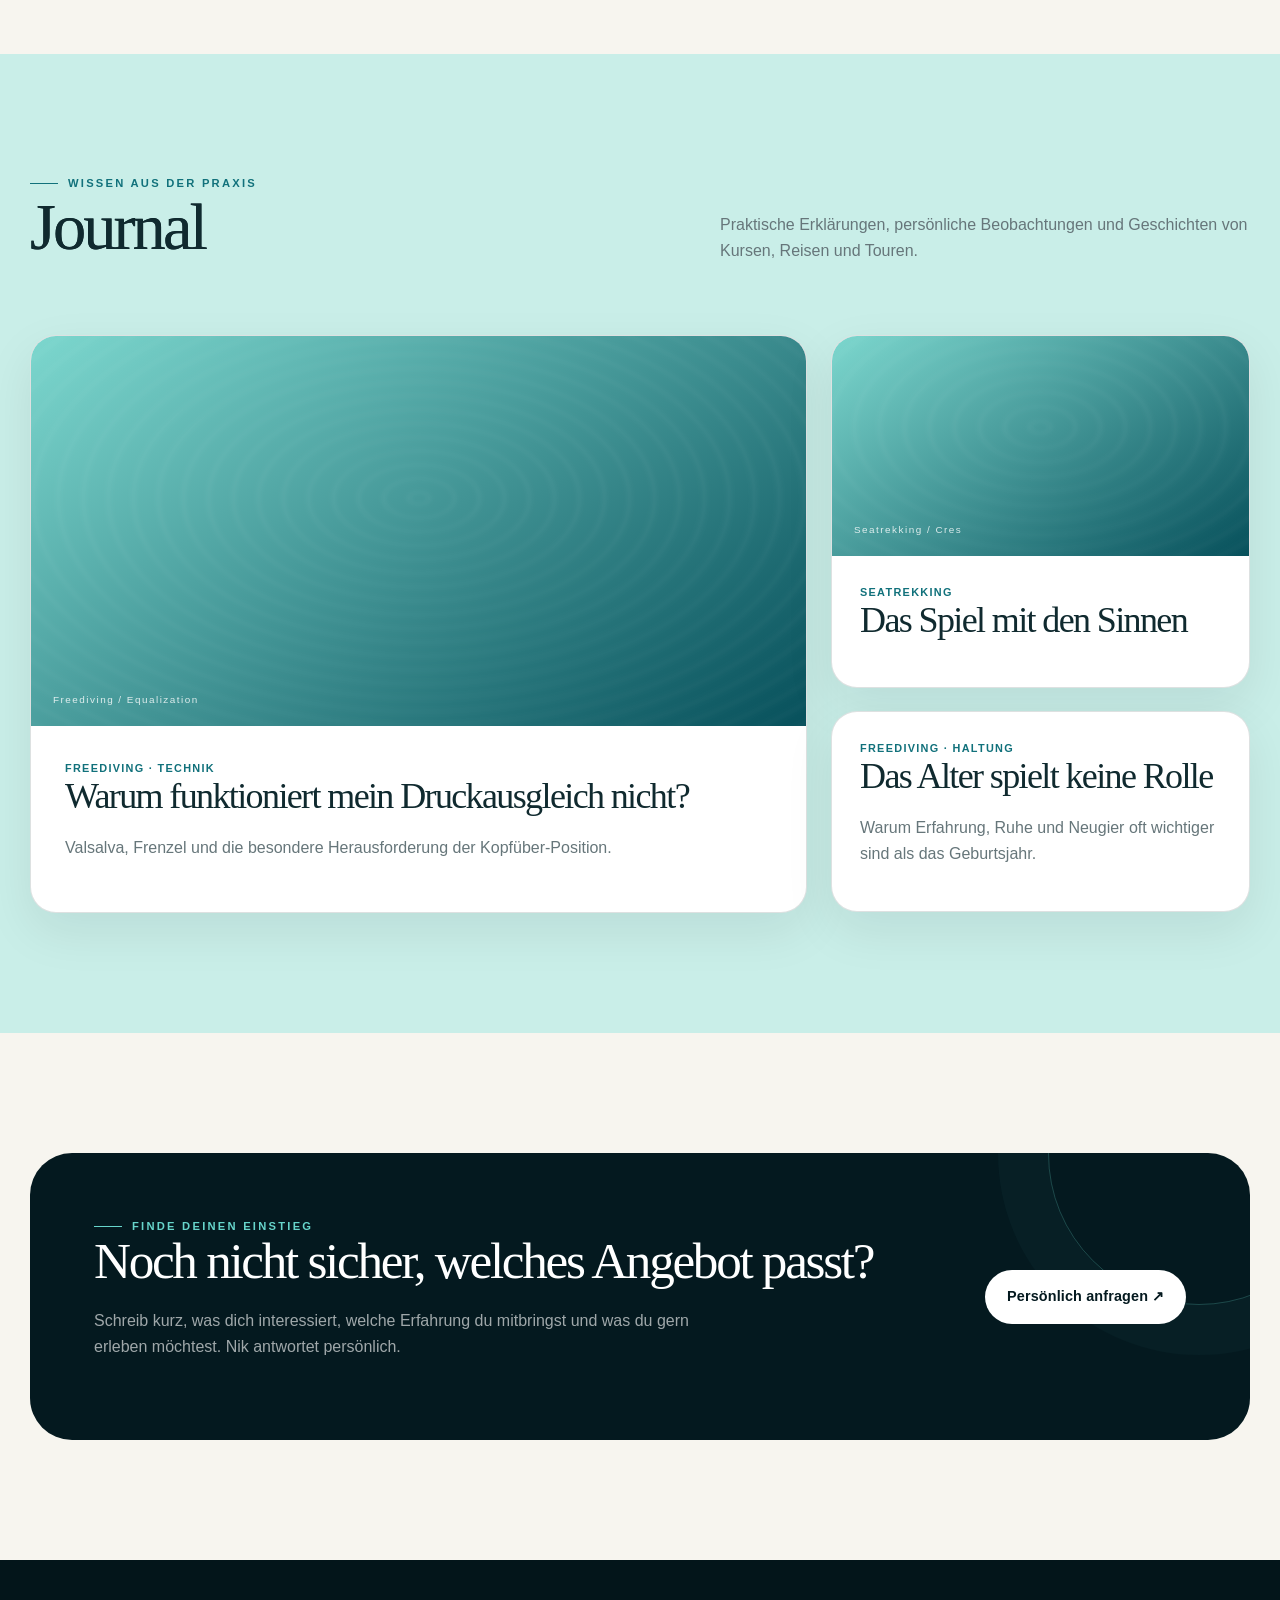
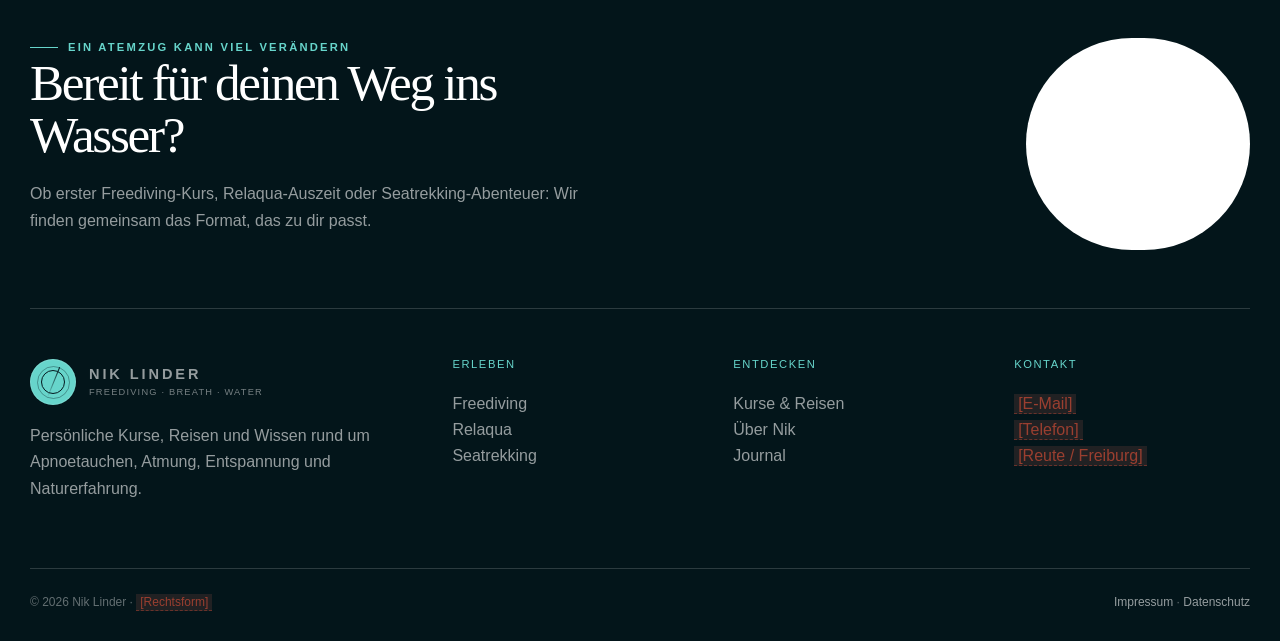
==== commit 60a17f26: "Add files via upload" ====
--- a/index.html
+++ b/index.html
@@ -8,4 +8,4 @@
 <section class="section"><div class="wrap split wide-left"><div class="quote-block reveal"><blockquote>„Beim Apnoetauchen lernst du nicht nur, wie man nicht atmet. Du lernst ganz viel über die Atmung und über die Entspannung.“</blockquote><cite>Nik Linder · aus dem Sprachkorpus</cite></div><div class="card reveal"><span class="tag">Die Haltung dahinter</span><h3>Ruhig. Klar. Undogmatisch.</h3><p>Methoden sind Werkzeuge, keine Religion. Gute Ausbildung erklärt Zusammenhänge, nimmt Unsicherheit ernst und lässt Raum für die eigene Wahrnehmung.</p><a class="btn btn-secondary" href="ueber-nik.html">Mehr über Nik</a></div></div></section>
 <section class="section mint"><div class="wrap"><div class="section-head reveal"><div><div class="eyebrow">Wissen aus der Praxis</div><h2>Journal</h2></div><p>Praktische Erklärungen, persönliche Beobachtungen und Geschichten von Kursen, Reisen und Touren.</p></div><div class="article-grid"><a class="article-feature reveal" href="blog/druckausgleich.html"><div class="article-image" data-label="Freediving / Equalization"></div><div class="article-copy"><div class="article-meta">Freediving · Technik</div><h3>Warum funktioniert mein Druckausgleich nicht?</h3><p>Valsalva, Frenzel und die besondere Herausforderung der Kopfüber-Position.</p></div></a><div class="article-stack"><a class="article-card reveal" href="blog.html"><div class="article-image" data-label="Seatrekking / Cres"></div><div class="article-copy"><div class="article-meta">Seatrekking</div><h3>Das Spiel mit den Sinnen</h3></div></a><a class="article-card reveal" href="blog.html"><div class="article-copy"><div class="article-meta">Freediving · Haltung</div><h3>Das Alter spielt keine Rolle</h3><p>Warum Erfahrung, Ruhe und Neugier oft wichtiger sind als das Geburtsjahr.</p></div></a></div></div></div></section>
 <section class="section"><div class="wrap band reveal"><div><div class="eyebrow on-dark">Finde deinen Einstieg</div><h2>Noch nicht sicher, welches Angebot passt?</h2><p>Schreib kurz, was dich interessiert, welche Erfahrung du mitbringst und was du gern erleben möchtest. Nik antwortet persönlich.</p></div><a class="btn btn-light" href="kontakt.html">Persönlich anfragen ↗</a></div></section>
-</main><footer class="footer"><div class="wrap"><div class="footer-top"><div class="footer-statement"><div class="eyebrow on-dark">Ein Atemzug kann viel verändern</div><h2>Bereit für deinen Weg ins Wasser?</h2><p>Ob erster Freediving-Kurs, Relaqua-Auszeit oder Seatrekking-Abenteuer: Wir finden gemeinsam das Format, das zu dir passt.</p></div><a class="btn btn-light" href="kontakt.html">Unverbindlich anfragen ↗</a></div><div class="footer-grid"><div><a class="brand" href="index.html"><span class="brand-symbol"><i></i></span><span class="wordmark"><strong>NIK LINDER</strong><small>Freediving · Breath · Water</small></span></a><p>Persönliche Kurse, Reisen und Wissen rund um Apnoetauchen, Atmung, Entspannung und Naturerfahrung.</p></div><div><h3>Erleben</h3><p><a href="freediving.html">Freediving</a><br><a href="relaqua.html">Relaqua</a><br><a href="seatrekking.html">Seatrekking</a></p></div><div><h3>Entdecken</h3><p><a href="angebote.html">Kurse & Reisen</a><br><a href="ueber-nik.html">Über Nik</a><br><a href="blog.html">Journal</a></p></div><div><h3>Kontakt</h3><p><span class="placeholder">[E-Mail]</span><br><span class="placeholder">[Telefon]</span><br><span class="placeholder">[Reute / Freiburg]</span></p></div></div><div class="legal"><span>© 2026 Nik Linder · <span class="placeholder">[Rechtsform]</span></span><span><a href="impressum.html">Impressum</a> · <a href="datenschutz.html">Datenschutz</a></span></div></div></footer><script src="assets/js/main.js"></script></body></html>+</main><footer class="footer"><div class="wrap"><div class="footer-top"><div class="footer-statement"><div class="eyebrow on-dark">Ein Atemzug kann viel verändern</div><h2>Bereit für deinen Weg ins Wasser?</h2><p>Ob erster Freediving-Kurs, Relaqua-Auszeit oder Seatrekking-Abenteuer: Wir finden gemeinsam das Format, das zu dir passt.</p></div><a class="btn btn-light" href="kontakt.html">Unverbindlich anfragen ↗</a></div><div class="footer-grid"><div><a class="brand" href="index.html"><span class="brand-symbol"><i></i></span><span class="wordmark"><strong>NIK LINDER</strong><small>Freediving · Breath · Water</small></span></a><p>Persönliche Kurse, Reisen und Wissen rund um Apnoetauchen, Atmung, Entspannung und Naturerfahrung.</p></div><div><h3>Erleben</h3><p><a href="freediving.html">Freediving</a><br><a href="relaqua.html">Relaqua</a><br><a href="seatrekking.html">Seatrekking</a></p></div><div><h3>Entdecken</h3><p><a href="angebote.html">Kurse & Reisen</a><br><a href="ueber-nik.html">Über Nik</a><br><a href="blog.html">Journal</a></p></div><div><h3>Kontakt</h3><p><span class="placeholder">[E-Mail]</span><br><span class="placeholder">[Telefon]</span><br><span class="placeholder">[Reute / Freiburg]</span></p></div></div><div class="legal"><span>© 2026 Nik Linder · <span class="placeholder">[Rechtsform]</span></span><span><a href="impressum.html">Impressum</a> · <a href="datenschutz.html">Datenschutz</a></span></div></div></footer><script src="assets/js/main.js?v=20260717-2"></script></body></html>
